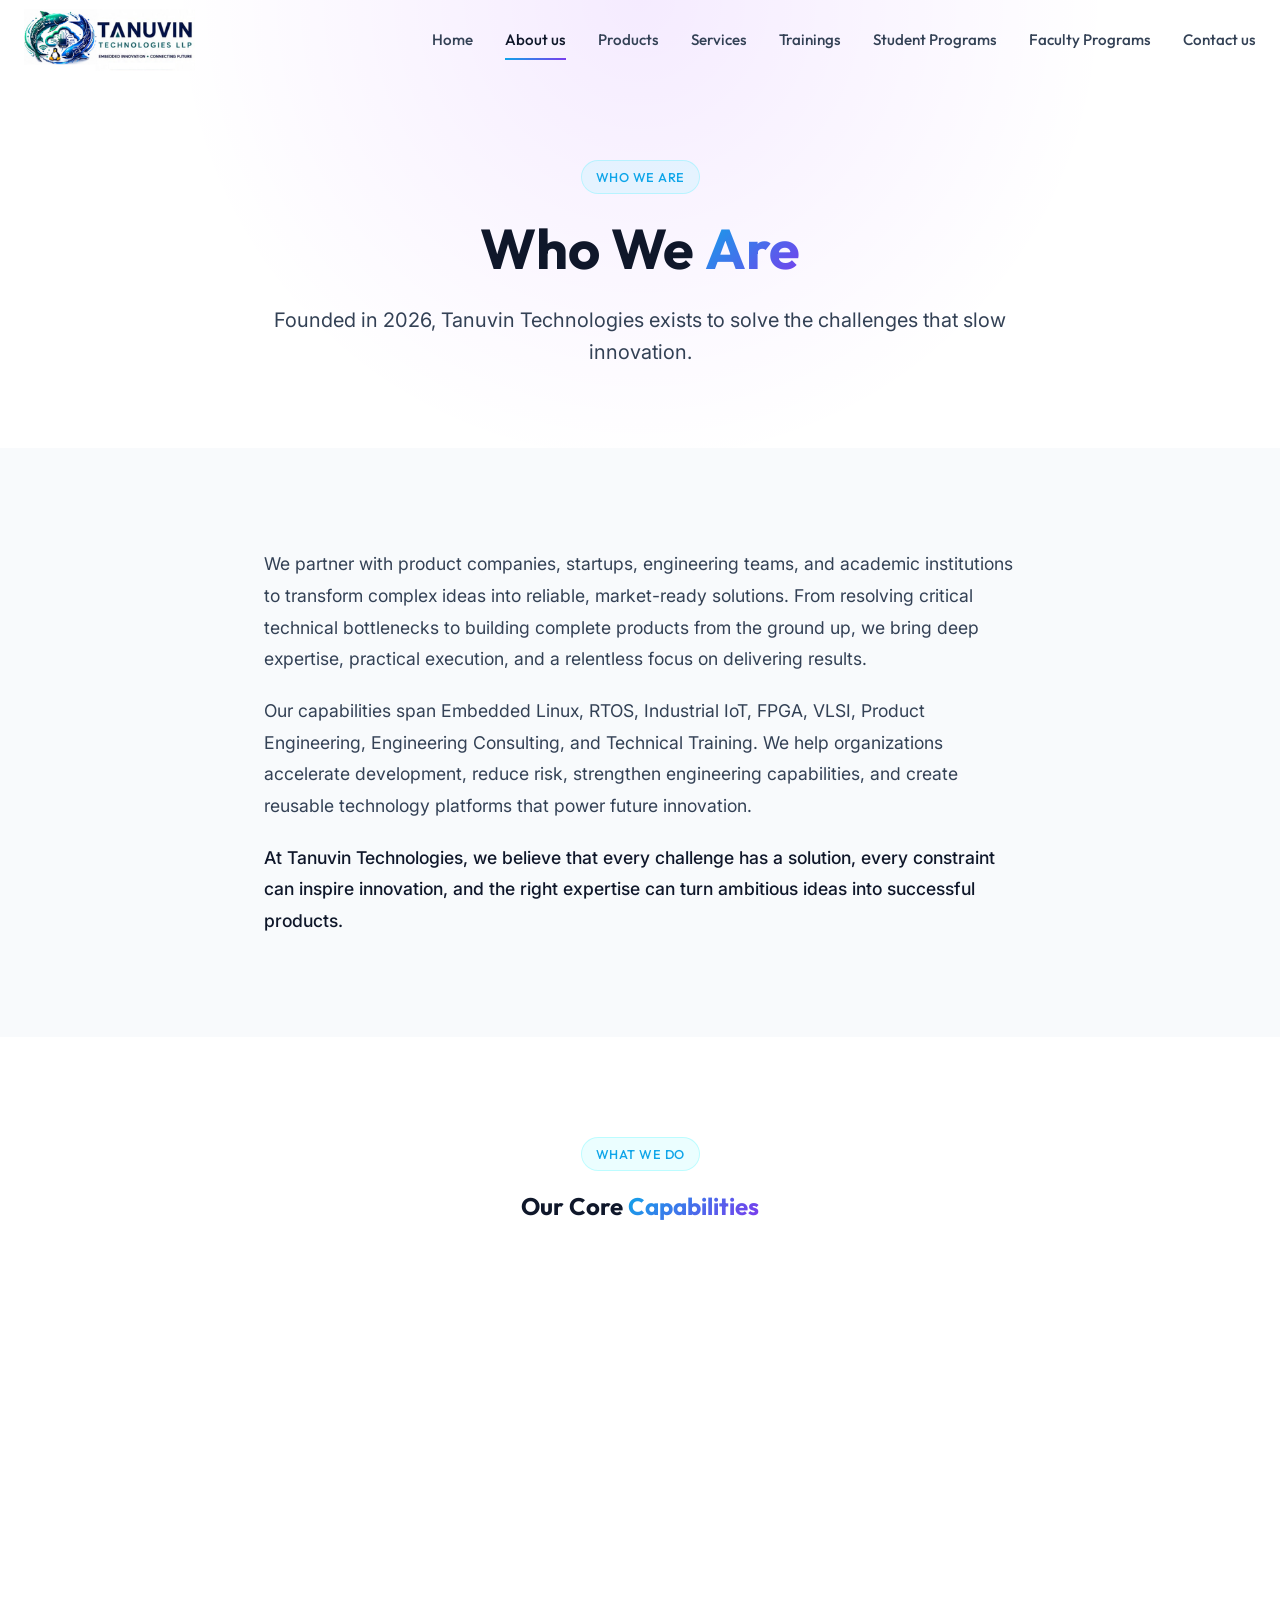
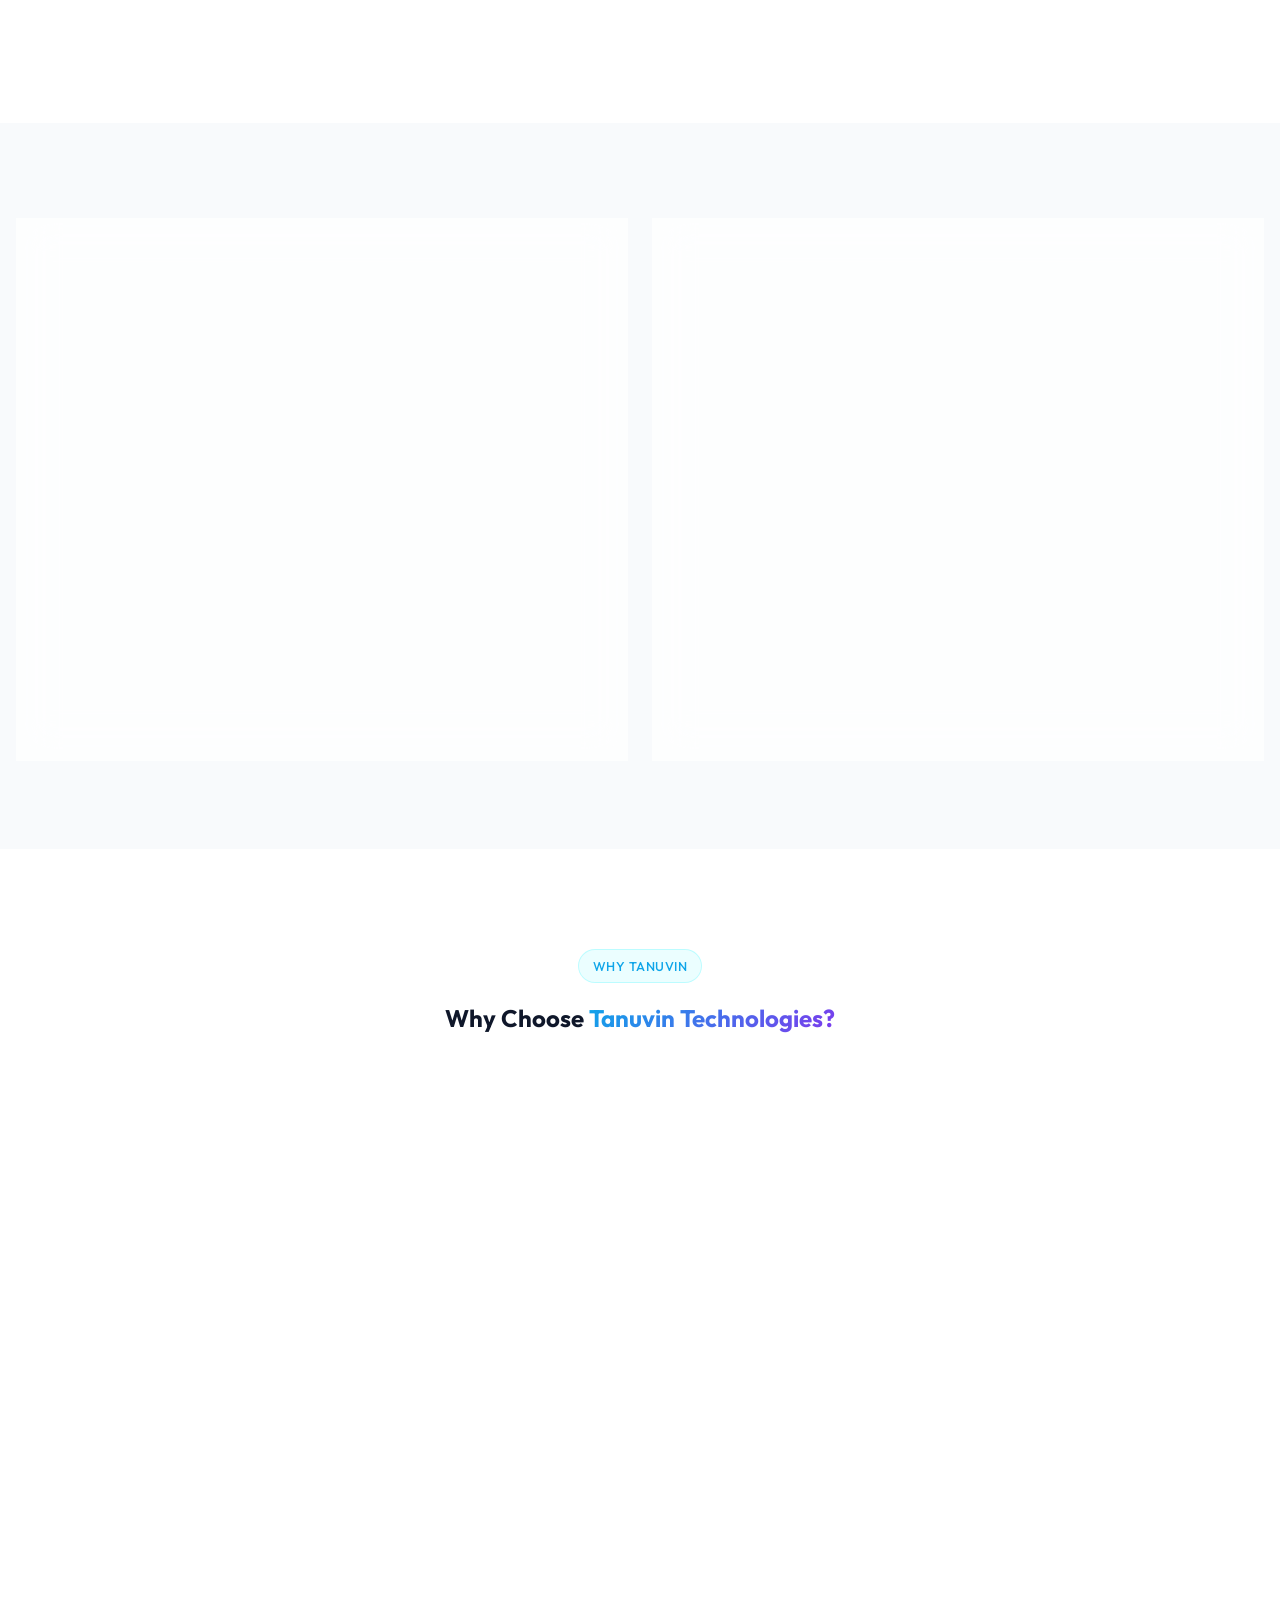
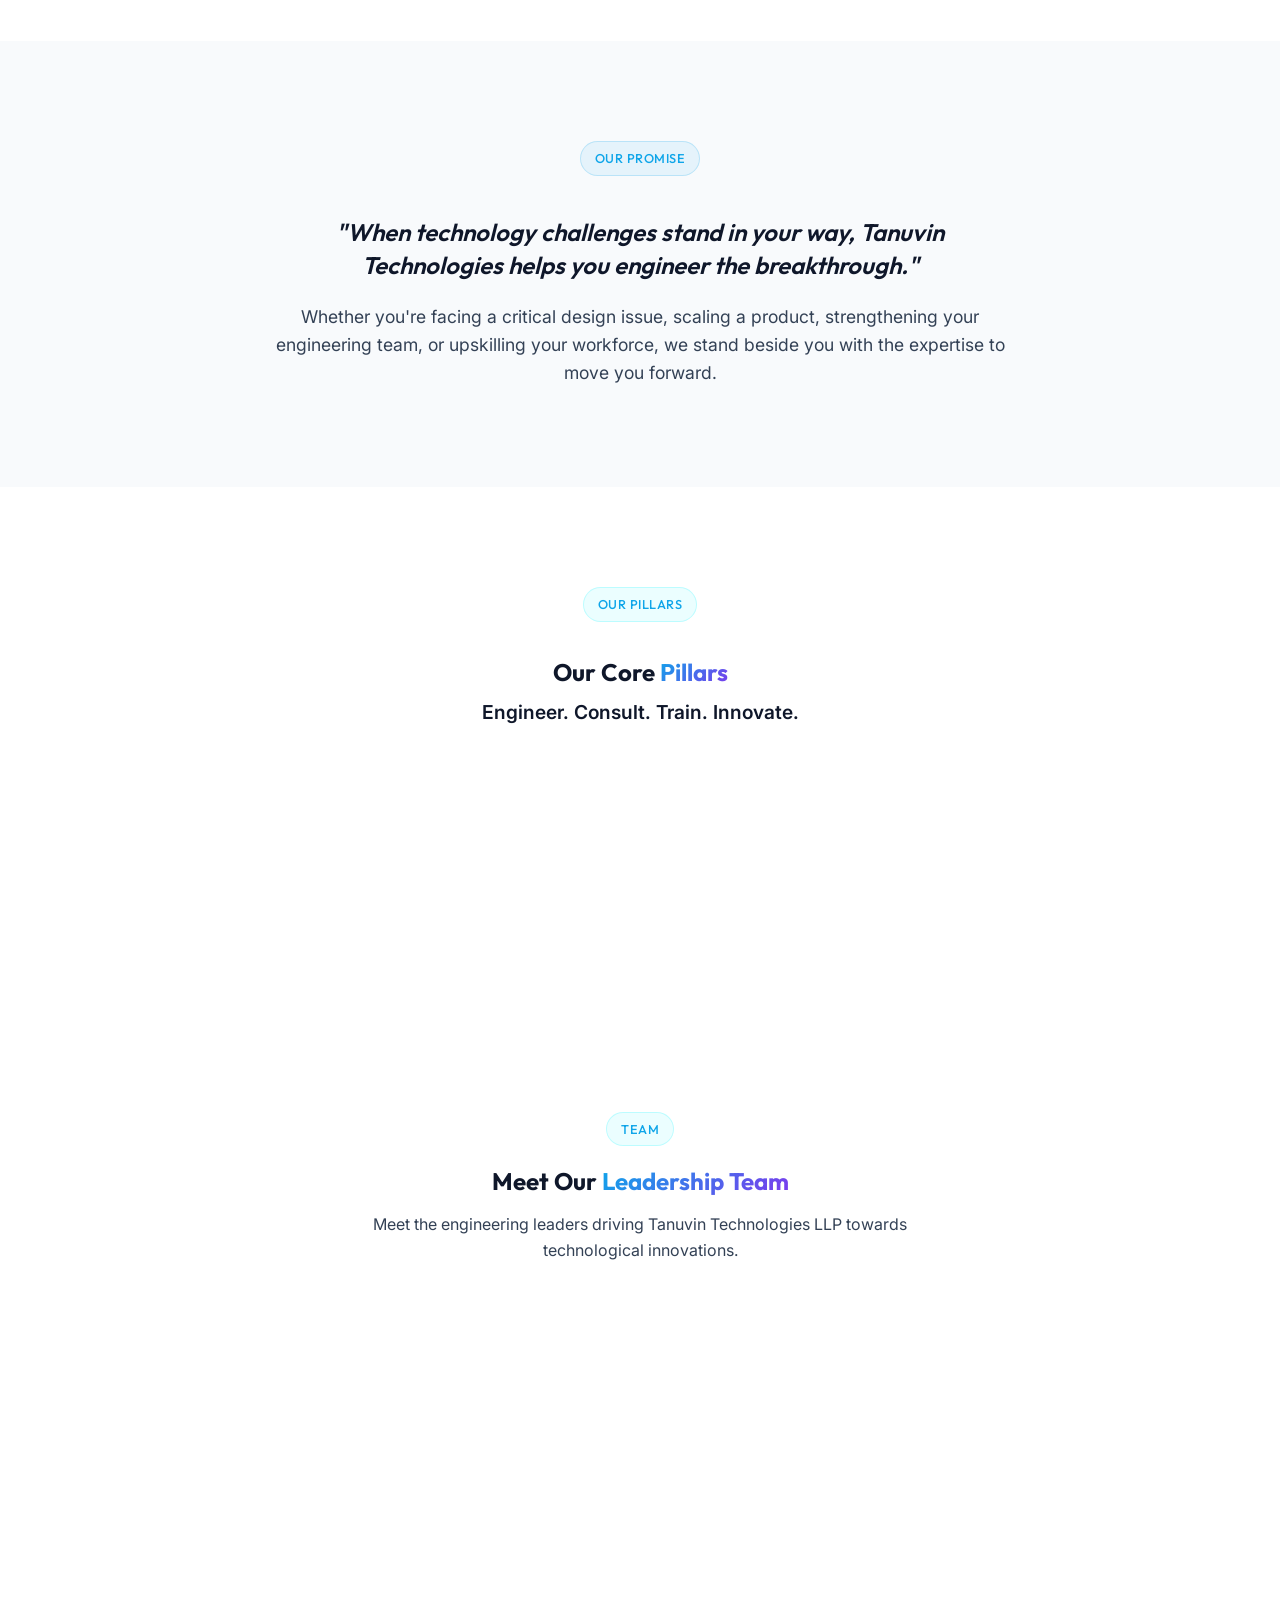
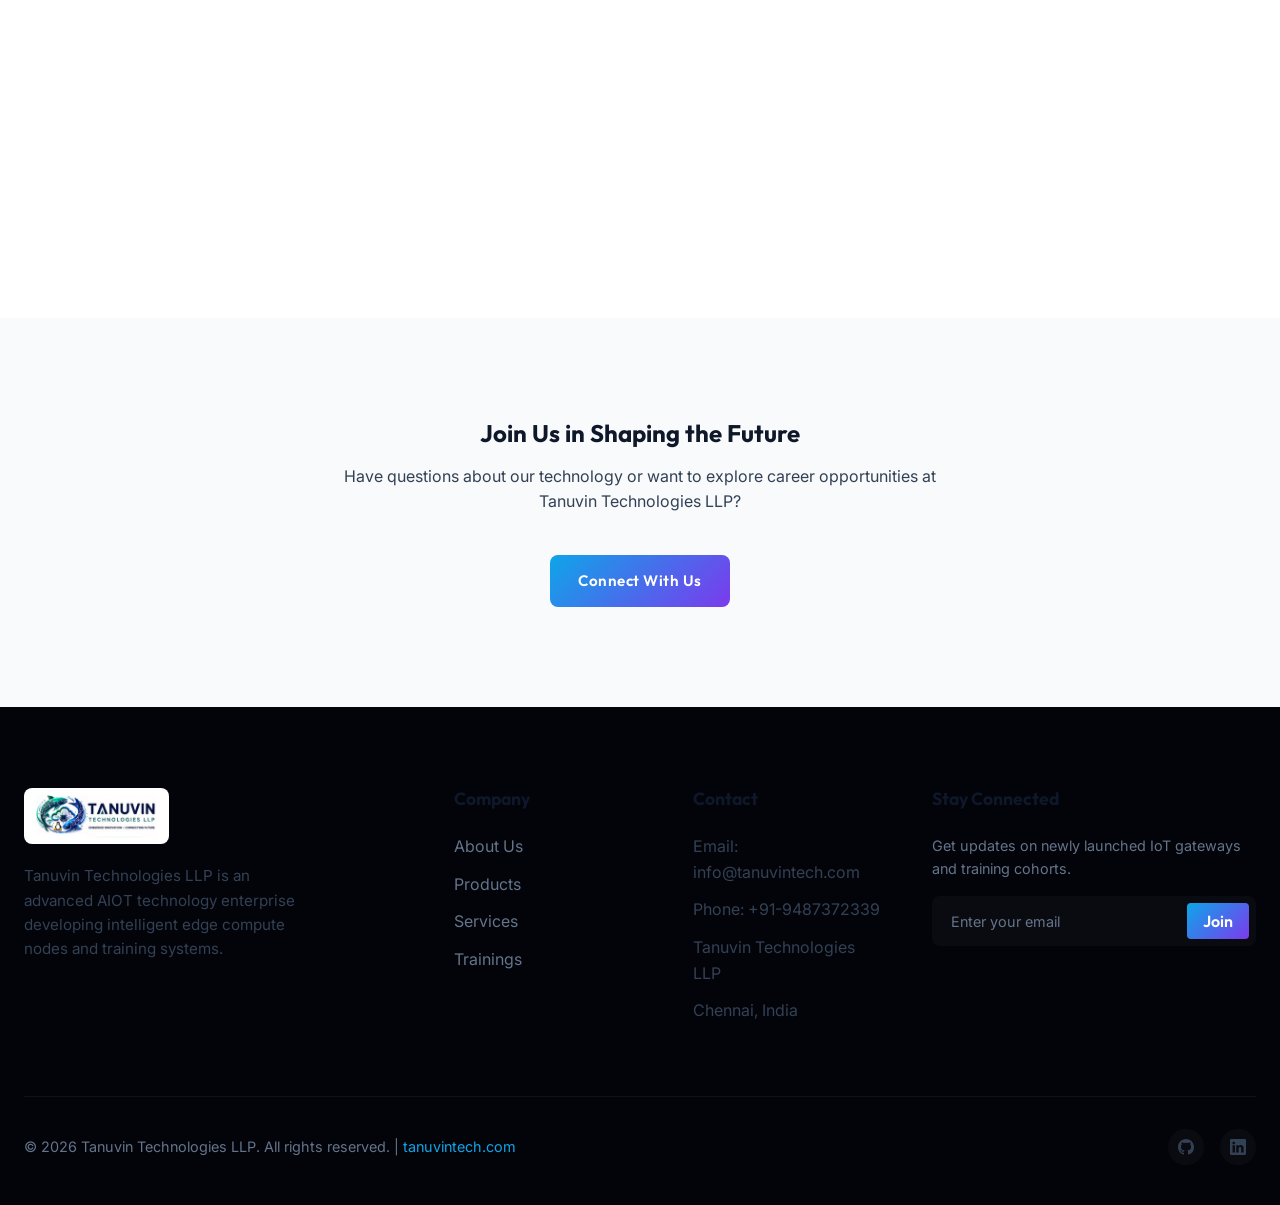
==== about.html @ 417d4fa0 "Initial commit of Tanuvin Technologies website" ====
<!DOCTYPE html>
<html lang="en">
<head>
  <meta charset="UTF-8">
  <meta name="viewport" content="width=device-width, initial-scale=1.0">
  <title>About Us | Tanuvin Technologies LLP</title>
  <meta name="description" content="Learn about Tanuvin Technologies LLP's journey, mission, core values, and the talented team building advanced Edge AI and IoT platforms.">
  <link rel="stylesheet" href="css/style-v6.css">
</head>
<body>

  <!-- Navigation Header -->
  <header>
    <div class="container">
      <a href="index.html" class="logo">
        <img src="assets/logo.png" alt="Tanuvin Technologies LLP" class="logo-img">
      </a>
      
      <nav>
        <a href="index.html" class="nav-link">Home</a>
        <a href="about.html" class="nav-link active">About us</a>
        <a href="products.html" class="nav-link">Products</a>
        <a href="services.html" class="nav-link">Services</a>
        <a href="trainings.html" class="nav-link">Trainings</a>
        <a href="internships-students.html" class="nav-link">Student Programs</a>
        <a href="internships-faculty.html" class="nav-link">Faculty Programs</a>
        <a href="contact.html" class="nav-link">Contact us</a>
      </nav>

      <div class="mobile-nav-toggle" id="mobile-toggle">
        <span></span>
        <span></span>
        <span></span>
      </div>
    </div>
  </header>

  <!-- Mobile Nav Overlay -->
  <div class="mobile-menu" id="mobile-menu">
    <a href="index.html" class="nav-link">Home</a>
    <a href="about.html" class="nav-link active">About us</a>
    <a href="products.html" class="nav-link">Products</a>
    <a href="services.html" class="nav-link">Services</a>
    <a href="trainings.html" class="nav-link">Trainings</a>
    <a href="internships-students.html" class="nav-link">Student Programs</a>
    <a href="internships-faculty.html" class="nav-link">Faculty Programs</a>
    <a href="contact.html" class="nav-link">Contact us</a>
  </div>

  <!-- Page Intro -->
  <section class="page-intro text-center">
    <div class="container scroll-fade">
      <div class="badge">Who We Are</div>
      <h1 class="page-intro-title">Who We <span class="text-gradient">Are</span></h1>
      <p class="page-intro-lead" style="max-width: 800px; margin: 20px auto 0;">Founded in 2026, Tanuvin Technologies exists to solve the challenges that slow innovation.</p>
    </div>
  </section>

  <!-- Who We Are Content -->
  <section class="section-alt">
    <div class="container scroll-fade" style="max-width: 800px;">
      <p style="font-size: 1.1rem; line-height: 1.8; margin-bottom: 20px; color: var(--text-secondary);">We partner with product companies, startups, engineering teams, and academic institutions to transform complex ideas into reliable, market-ready solutions. From resolving critical technical bottlenecks to building complete products from the ground up, we bring deep expertise, practical execution, and a relentless focus on delivering results.</p>
      <p style="font-size: 1.1rem; line-height: 1.8; margin-bottom: 20px; color: var(--text-secondary);">Our capabilities span Embedded Linux, RTOS, Industrial IoT, FPGA, VLSI, Product Engineering, Engineering Consulting, and Technical Training. We help organizations accelerate development, reduce risk, strengthen engineering capabilities, and create reusable technology platforms that power future innovation.</p>
      <p style="font-size: 1.1rem; line-height: 1.8; font-weight: 500; color: var(--text-primary);">At Tanuvin Technologies, we believe that every challenge has a solution, every constraint can inspire innovation, and the right expertise can turn ambitious ideas into successful products.</p>
    </div>
  </section>

  <!-- What We Do Section -->
  <section class="section">
    <div class="container">
      <div class="text-center scroll-fade" style="margin-bottom: 50px;">
        <div class="badge">What We Do</div>
        <h2>Our Core <span class="text-gradient">Capabilities</span></h2>
      </div>
      
      <div class="grid-3">
        <!-- Service 1 -->
        <div class="glass-card scroll-fade">
          <div class="showcase-icon" style="border-color: rgba(14, 165, 233, 0.2); color: var(--accent-cyan); background: var(--gradient-glow);">
            <svg xmlns="http://www.w3.org/2000/svg" fill="none" viewBox="0 0 24 24" stroke-width="1.5" stroke="currentColor" style="width: 28px; height: 28px;">
              <path stroke-linecap="round" stroke-linejoin="round" d="M4.5 12a7.5 7.5 0 0 0 15 0m-15 0a7.5 7.5 0 1 1 15 0m-15 0H3m16.5 0H21m-1.5 0H12m-8.457 3.077l1.41-.513m14.095-5.13l1.41-.513M5.106 17.785l1.15-.827m11.379-8.16l1.15-.827M8.14 21.27l.707-1.03m7.307-10.68l.707-1.03m-5.412 14.175l.172-1.237M12.916 4.3l.172-1.237m-7.237 14.288l-.355-1.2M18.673 8.358l-.355-1.2M5.884 10.3l-1.03-.707m14.288 7.307l-1.03-.707" />
            </svg>
          </div>
          <h3 style="margin-top: 15px;">Engineering Services</h3>
          <p style="margin-top: 10px; font-size: 0.95rem; line-height: 1.6; color: var(--text-secondary);">We help organizations design, develop, validate, and accelerate embedded products through expertise in Embedded Linux, RTOS, Industrial IoT, FPGA, VLSI, and end-to-end product engineering.</p>
        </div>

        <!-- Service 2 -->
        <div class="glass-card scroll-fade delay-1">
          <div class="showcase-icon" style="border-color: rgba(127, 0, 255, 0.2); color: var(--accent-purple); background: var(--gradient-glow);">
            <svg xmlns="http://www.w3.org/2000/svg" fill="none" viewBox="0 0 24 24" stroke-width="1.5" stroke="currentColor" style="width: 28px; height: 28px;">
              <path stroke-linecap="round" stroke-linejoin="round" d="M12 18a3.75 3.75 0 0 0 .495-7.467 5.99 5.99 0 0 0-1.925 3.546 5.974 5.974 0 0 1-2.133-1A3.75 3.75 0 0 0 12 18Z" />
              <path stroke-linecap="round" stroke-linejoin="round" d="M9.663 17h4.673M12 3v1m6.364 1.636l-.707.707M21 12h-1M4 12H3m3.343-5.657l-.707-.707m2.828 9.9a5 5 0 1 1 7.072 0l-.548.547A3.374 3.374 0 0 0 14 18.469V19a2 2 0 1 1-4 0v-.531c0-.895-.356-1.754-.988-2.386l-.548-.547Z" />
            </svg>
          </div>
          <h3 style="margin-top: 15px;">Consulting Services</h3>
          <p style="margin-top: 10px; font-size: 0.95rem; line-height: 1.6; color: var(--text-secondary);">From architecture reviews and design troubleshooting to technology selection and engineering leadership advisory, we help businesses overcome technical roadblocks and make confident decisions.</p>
        </div>

        <!-- Service 3 -->
        <div class="glass-card scroll-fade delay-2">
          <div class="showcase-icon" style="border-color: rgba(14, 165, 233, 0.2); color: var(--accent-cyan); background: var(--gradient-glow);">
            <svg xmlns="http://www.w3.org/2000/svg" fill="none" viewBox="0 0 24 24" stroke-width="1.5" stroke="currentColor" style="width: 28px; height: 28px;">
              <path stroke-linecap="round" stroke-linejoin="round" d="M4.26 10.147a60.438 60.438 0 0 0-.491 6.347A48.62 48.62 0 0 1 12 20.904a48.62 48.62 0 0 1 8.232-4.41 60.46 60.46 0 0 0-.491-6.347m-15.482 0a50.57 50.57 0 0 0-2.658-.813A59.906 59.906 0 0 1 12 3.493a59.902 59.902 0 0 1 10.399 5.84c-.896.248-1.783.52-2.658.814m-15.482 0A50.717 50.717 0 0 1 12 13.489a50.702 50.702 0 0 1 7.74-3.342M6.75 15a.75.75 0 1 0 0-1.5.75.75 0 0 0 0 1.5Zm0 0v-3.675A57.778 57.778 0 0 0 12 15.75a57.778 57.778 0 0 0 5.25-4.425v3.675m0 0a.75.75 0 1 0 0-1.5.75.75 0 0 0 0 1.5Z" />
            </svg>
          </div>
          <h3 style="margin-top: 15px;">Training &amp; Capability Development</h3>
          <p style="margin-top: 10px; font-size: 0.95rem; line-height: 1.6; color: var(--text-secondary);">We deliver industry-focused training programs for corporate teams, colleges, and aspiring engineers through hands-on workshops, bootcamps, and mentoring designed for real-world application.</p>
        </div>
      </div>
    </div>
  </section>

  <!-- Mission & Vision Section -->
  <section class="section-alt">
    <div class="container grid-2">
      <div class="glass-card scroll-fade">
        <div class="badge">Vision</div>
        <h3 style="margin-top: 15px;">To be a trusted global engineering partner</h3>
        <p style="margin-top: 15px; font-size: 1rem; line-height: 1.7; color: var(--text-secondary);">To be a trusted global engineering partner, empowering industries and individuals through innovative technologies, transformative learning, and solutions that shape the future of connected systems.</p>
      </div>

      <div class="glass-card scroll-fade delay-1">
        <div class="badge" style="background: rgba(127,0,255,0.08); border-color: rgba(127,0,255,0.2); color: var(--accent-purple);">Mission</div>
        <h3 style="margin-top: 15px;">Empowering connected systems</h3>
        <ul style="margin-top: 15px; padding-left: 20px; font-size: 0.95rem; line-height: 1.6; list-style-type: disc; color: var(--text-secondary);">
          <li style="margin-bottom: 8px;">Deliver innovative and dependable solutions in Embedded Linux, RTOS, Industrial IoT, FPGA, and VLSI.</li>
          <li style="margin-bottom: 8px;">Accelerate product development through proven methodologies, reusable engineering platforms, and hands-on expertise.</li>
          <li style="margin-bottom: 8px;">Provide strategic engineering consulting that helps organizations overcome complexity, reduce time-to-market, and make confident technology decisions.</li>
          <li style="margin-bottom: 8px;">Empower engineers, students, and enterprises through industry-focused technical training and mentorship that bridges the gap between theory and real-world application.</li>
          <li style="margin-bottom: 8px;">Build long-term partnerships founded on trust, technical excellence, and a shared commitment to innovation.</li>
        </ul>
      </div>
    </div>
  </section>

  <!-- Why Choose Us Section -->
  <section class="section">
    <div class="container">
      <div class="text-center scroll-fade" style="margin-bottom: 50px;">
        <div class="badge">Why Tanuvin</div>
        <h2>Why Choose <span class="text-gradient">Tanuvin Technologies?</span></h2>
      </div>

      <div style="display: flex; flex-wrap: wrap; justify-content: center; gap: 20px;">
        <!-- Card 1 -->
        <div class="glass-card scroll-fade" style="flex: 1 1 280px; min-width: 250px; max-width: 380px; text-align: center; padding: 30px 20px;">
          <div style="font-size: 2.2rem; margin-bottom: 15px; color: var(--accent-cyan); font-weight: 700;">Decades</div>
          <h4 style="margin-bottom: 10px;">of Industry Leadership</h4>
          <p style="font-size: 0.9rem; color: var(--text-secondary); line-height: 1.5;">Deep expertise built on decades of proven leadership in embedded systems and products engineering.</p>
        </div>

        <!-- Card 2 -->
        <div class="glass-card scroll-fade delay-1" style="flex: 1 1 280px; min-width: 250px; max-width: 380px; text-align: center; padding: 30px 20px;">
          <div style="font-size: 2.2rem; margin-bottom: 15px; color: var(--accent-purple);">
            <svg xmlns="http://www.w3.org/2000/svg" fill="none" viewBox="0 0 24 24" stroke-width="1.5" stroke="currentColor" style="width: 38px; height: 38px; margin: 0 auto;">
              <path stroke-linecap="round" stroke-linejoin="round" d="M11.42 15.17L17.25 21A2.67 2.67 0 1021 17.25l-5.83-5.83m-3.75 3.75a2.67 2.67 0 01-3.75-3.75M11.42 15.17l-1.2-1.2m0 0l-5.83 5.83A2.67 2.67 0 01.75 16.03l5.83-5.83m4.35 4.35l1.2 1.2m-1.2-1.2l-3.75-3.75m3.75 3.75l3.75-3.75m-3.75 3.75V11.42m0 0L7.67 7.67m3.75 3.75l3.75-3.75M16.03.75A2.67 2.67 0 0119.78 4.5l-5.83 5.83m-3.75-3.75l1.2-1.2m-1.2 1.2l-3.75-3.75M11.42 6.83l-1.2-1.2m1.2 1.2L7.67 3.08a2.67 2.67 0 013.75-3.75l1.2 1.2M7.67 3.08l-4.5 4.5m4.5-4.5V1.2" />
            </svg>
          </div>
          <h4 style="margin-bottom: 10px;">Practical, Hands-on Expertise</h4>
          <p style="font-size: 0.9rem; color: var(--text-secondary); line-height: 1.5;">Real-world engineers delivering actionable, production-ready code and robust hardware designs.</p>
        </div>

        <!-- Card 3 -->
        <div class="glass-card scroll-fade delay-2" style="flex: 1 1 280px; min-width: 250px; max-width: 380px; text-align: center; padding: 30px 20px;">
          <div style="font-size: 2.2rem; margin-bottom: 15px; color: var(--accent-cyan);">
            <svg xmlns="http://www.w3.org/2000/svg" fill="none" viewBox="0 0 24 24" stroke-width="1.5" stroke="currentColor" style="width: 38px; height: 38px; margin: 0 auto;">
              <path stroke-linecap="round" stroke-linejoin="round" d="M3.75 13.5l10.5-11.25L12 10.5h8.25L9.75 21.75 12 13.5H3.75z" />
            </svg>
          </div>
          <h4 style="margin-bottom: 10px;">Faster Time-to-Market</h4>
          <p style="font-size: 0.9rem; color: var(--text-secondary); line-height: 1.5;">Accelerated product lifecycles using reusable software platforms and agile methodologies.</p>
        </div>

        <!-- Card 4 -->
        <div class="glass-card scroll-fade delay-3" style="flex: 1 1 280px; min-width: 250px; max-width: 380px; text-align: center; padding: 30px 20px;">
          <div style="font-size: 2.2rem; margin-bottom: 15px; color: var(--accent-purple);">
            <svg xmlns="http://www.w3.org/2000/svg" fill="none" viewBox="0 0 24 24" stroke-width="1.5" stroke="currentColor" style="width: 38px; height: 38px; margin: 0 auto;">
              <path stroke-linecap="round" stroke-linejoin="round" d="M18 18.72a9.094 9.094 0 0 0 3.741-.479 3 3 0 0 0-4.682-2.72m.94 3.198.001.031c0 .225-.012.447-.037.666A11.944 11.944 0 0 1 12 21c-2.17 0-4.207-.576-5.963-1.584A6.062 6.062 0 0 1 6 18.719m12 0a5.971 5.971 0 0 0-.941-3.197m0 0A5.995 5.995 0 0 0 12 12.75a5.995 5.995 0 0 0-5.058 2.772m0 0a3 3 0 0 0-4.681 2.72 8.986 8.986 0 0 0 3.74.477m.079-13.063c.882-1.383 2.04-2.538 3.413-3.411a3.75 3.75 0 1 1 5.332 0c1.373.873 2.53 2.028 3.412 3.411m-12.166 0a3.75 3.75 0 1 0 5.331 0m-5.33 0a3.745 3.745 0 0 1 5.33 0M12 12.75A3.375 3.375 0 1 0 12 6a3.375 3.375 0 0 0 0 6.75Z" />
            </svg>
          </div>
          <h4 style="margin-bottom: 10px;">Customer-Centric Approach</h4>
          <p style="font-size: 0.9rem; color: var(--text-secondary); line-height: 1.5;">Your goals drive our engineering. We align our development process with your product vision.</p>
        </div>

        <!-- Card 5 -->
        <div class="glass-card scroll-fade delay-4" style="flex: 1 1 280px; min-width: 250px; max-width: 380px; text-align: center; padding: 30px 20px;">
          <div style="font-size: 2.2rem; margin-bottom: 15px; color: var(--accent-cyan);">
            <svg xmlns="http://www.w3.org/2000/svg" fill="none" viewBox="0 0 24 24" stroke-width="1.5" stroke="currentColor" style="width: 38px; height: 38px; margin: 0 auto;">
              <path stroke-linecap="round" stroke-linejoin="round" d="M16.5 10.5V6.75a4.5 4.5 0 10-9 0v3.75m-.75 11.25h10.5a2.25 2.25 0 002.25-2.25v-6.75a2.25 2.25 0 00-2.25-2.25H6.75a2.25 2.25 0 00-2.25 2.25v6.75a2.25 2.25 0 002.25 2.25Z" />
            </svg>
          </div>
          <h4 style="margin-bottom: 10px;">End-to-End Support</h4>
          <p style="font-size: 0.9rem; color: var(--text-secondary); line-height: 1.5;">From initial concept, design reviews, prototyping, all the way to validation, scaling, and field support.</p>
        </div>
      </div>
    </div>
  </section>

  <!-- Our Promise Section -->
  <section class="section-alt">
    <div class="container scroll-fade text-center" style="max-width: 800px;">
      <div class="badge" style="background: rgba(14, 165, 233, 0.08); border-color: rgba(14, 165, 233, 0.2); color: var(--accent-cyan);">Our Promise</div>
      <h2 style="margin-top: 20px; font-style: italic; font-weight: 600; line-height: 1.4;">"When technology challenges stand in your way, Tanuvin Technologies helps you engineer the breakthrough."</h2>
      <p style="margin-top: 20px; font-size: 1.1rem; color: var(--text-secondary);">Whether you're facing a critical design issue, scaling a product, strengthening your engineering team, or upskilling your workforce, we stand beside you with the expertise to move you forward.</p>
    </div>
  </section>

  <!-- Our Core Pillars Section -->
  <section class="section">
    <div class="container scroll-fade">
      <div class="text-center" style="margin-bottom: 40px;">
        <div class="badge">Our Pillars</div>
        <h2 style="margin-top: 15px;">Our Core <span class="text-gradient">Pillars</span></h2>
        <p style="margin-top: 10px; font-size: 1.2rem; font-weight: 600; color: var(--text-primary);">Engineer. Consult. Train. Innovate.</p>
      </div>
      <div class="glass-card text-center" style="padding: 40px; background: var(--gradient-glow); border-color: var(--glass-border);">
        <div style="display: flex; flex-wrap: wrap; justify-content: center; gap: 12px;">
          <span class="badge" style="font-size: 0.95rem; padding: 8px 16px;">Embedded Linux</span>
          <span class="badge" style="font-size: 0.95rem; padding: 8px 16px;">RTOS</span>
          <span class="badge" style="font-size: 0.95rem; padding: 8px 16px;">Industrial IoT</span>
          <span class="badge" style="font-size: 0.95rem; padding: 8px 16px;">FPGA</span>
          <span class="badge" style="font-size: 0.95rem; padding: 8px 16px;">VLSI</span>
          <span class="badge" style="font-size: 0.95rem; padding: 8px 16px;">Product Engineering</span>
          <span class="badge" style="font-size: 0.95rem; padding: 8px 16px;">Consulting</span>
          <span class="badge" style="font-size: 0.95rem; padding: 8px 16px;">Training</span>
        </div>
      </div>
    </div>
  </section>

  <!-- Leadership Team Section -->
  <section class="section">
    <div class="container">
      <div class="text-center scroll-fade" style="margin-bottom: 60px;">
        <div class="badge">Team</div>
        <h2>Meet Our <span class="text-gradient">Leadership Team</span></h2>
        <p style="max-width: 600px; margin: 16px auto 0;">Meet the engineering leaders driving Tanuvin Technologies LLP towards technological innovations.</p>
      </div>

      <div style="display: flex; flex-wrap: wrap; justify-content: center; gap: 30px; max-width: 1200px; margin: 0 auto;">
        <!-- Founder Card -->
        <div class="glass-card team-card scroll-fade" style="max-width: 380px; width: 100%; flex: 1 1 300px;">
          <div class="team-avatar">
            <img src="assets/ravi_founder.png" alt="Ravi V, Founder &amp; CEO">
          </div>
          <h4>Ravi V</h4>
          <p class="team-role">Founder &amp; CEO</p>
          <p class="team-bio">Founder &amp; CEO with over two decades of engineering leadership experience in delivering complex embedded products and mission-critical solutions across Embedded Linux, RTOS, FPGA, Industrial IoT, and hardware systems—helping organizations transform ideas into reality, overcome technical challenges, and bring innovative products to market with confidence.</p>
        </div>

        <!-- VP Card -->
        <div class="glass-card team-card scroll-fade delay-1" style="max-width: 380px; width: 100%; flex: 1 1 300px;">
          <div class="team-avatar">
            <img src="assets/team_vp.png" alt="Samuel, VP of Software Engineering">
          </div>
          <h4>Samuel</h4>
          <p class="team-role">VP of Software Engineering</p>
          <p class="team-bio">Samuel has over 15 years of experience in the IT industry. He specializes in Technical Product Management, Product Management, Project Management, and Engineering Management, leading our software architecture and delivery pipelines to build scalable, high-performance systems.</p>
        </div>

        <!-- SEM Card -->
        <div class="glass-card team-card scroll-fade delay-2" style="max-width: 380px; width: 100%; flex: 1 1 300px;">
          <div class="team-avatar">
            <img src="assets/udayasankar_v2.png" alt="Udayasankar, Senior Engineering Manager">
          </div>
          <h4>Udayasankar</h4>
          <p class="team-role">Senior Engineering Manager</p>
          <p class="team-bio">Udayasankar has over 25 years of experience in the IT industry. As a Technical Specialist, he leads our delivery of AI-enabled web platforms, Next.js/React development architectures, CMS infrastructure, and advanced automation and agentic AI systems.</p>
        </div>
      </div>
    </div>
  </section>

  <!-- CTA section -->
  <section class="section-alt">
    <div class="container text-center scroll-fade">
      <h2>Join Us in Shaping the Future</h2>
      <p style="max-width: 600px; margin: 16px auto 40px;">Have questions about our technology or want to explore career opportunities at Tanuvin Technologies LLP?</p>
      <a href="contact.html" class="btn btn-primary">Connect With Us</a>
    </div>
  </section>

  <!-- Footer -->
  <footer>
    <div class="container">
      <div class="footer-grid">
        <div class="footer-brand">
          <a href="index.html" class="logo">
            <img src="assets/logo.png" alt="Tanuvin Technologies LLP" class="logo-img footer-logo-img">
          </a>
          <p style="margin-top: 15px; color: var(--text-secondary);">Tanuvin Technologies LLP is an advanced AIOT technology enterprise developing intelligent edge compute nodes and training systems.</p>
        </div>
        
        <div>
          <h4 class="footer-title">Company</h4>
          <ul class="footer-links">
            <li><a href="about.html">About Us</a></li>
            <li><a href="products.html">Products</a></li>
            <li><a href="services.html">Services</a></li>
            <li><a href="trainings.html">Trainings</a></li>
          </ul>
        </div>
        
        <div>
          <h4 class="footer-title">Contact</h4>
          <ul class="footer-links" style="color: var(--text-secondary);">
            <li>Email: info@tanuvintech.com</li>
            <li>Phone: +91-9487372339</li>
            <li>Tanuvin Technologies LLP</li>
            <li>Chennai, India</li>
          </ul>
        </div>
        
        <div class="footer-newsletter">
          <h4 class="footer-title">Stay Connected</h4>
          <p>Get updates on newly launched IoT gateways and training cohorts.</p>
          <form class="newsletter-form" onsubmit="event.preventDefault(); alert('Subscribed successfully!'); this.reset();">
            <input type="email" placeholder="Enter your email" required>
            <button type="submit">Join</button>
          </form>
        </div>
      </div>
      
      <div class="footer-bottom">
        <p>&copy; 2026 Tanuvin Technologies LLP. All rights reserved. | <a href="https://tanuvintech.com/" target="_blank" style="color: var(--accent-cyan);">tanuvintech.com</a></p>
        <div class="footer-socials">
          <a href="#" class="social-icon">
            <svg xmlns="http://www.w3.org/2000/svg" width="16" height="16" fill="currentColor" viewBox="0 0 16 16">
              <path d="M8 0C3.58 0 0 3.58 0 8c0 3.54 2.29 6.53 5.47 7.59.4.07.55-.17.55-.38 0-.19-.01-.82-.01-1.49-2.01.37-2.53-.49-2.69-.94-.09-.23-.48-.94-.82-1.13-.28-.15-.68-.52-.01-.53.63-.01 1.08.58 1.23.82.72 1.21 1.87.87 2.33.66.07-.52.28-.87.51-1.07-1.78-.2-3.64-.89-3.64-3.95 0-.87.31-1.59.82-2.15-.08-.2-.36-1.02.08-2.12 0 0 .67-.21 2.2.82.64-.18 1.32-.27 2-.27.68 0 1.36.09 2 .27 1.53-1.04 2.2-.82 2.2-.82.44 1.1.16 1.92.08 2.12.51.56.82 1.27.82 2.15 0 3.07-1.87 3.75-3.65 3.95.29.25.54.73.54 1.48 0 1.07-.01 1.93-.01 2.2 0 .21.15.46.55.38A8.012 8.012 0 0 0 16 8c0-4.42-3.58-8-8-8z"/>
            </svg>
          </a>
          <a href="#" class="social-icon">
            <svg xmlns="http://www.w3.org/2000/svg" width="16" height="16" fill="currentColor" viewBox="0 0 16 16">
              <path d="M0 1.146C0 .513.52 0 1.146 0H14.854C15.48 0 16 .513 16 1.146v13.708c0 .633-.52 1.146-1.146 1.146H1.146C.52 16 0 15.487 0 14.854V1.146zm4.943 12.248V6.169H2.542v7.225h2.401zm-1.2-8.212c.837 0 1.358-.554 1.358-1.248-.015-.709-.52-1.248-1.342-1.248-.822 0-1.359.54-1.359 1.248 0 .694.521 1.248 1.327 1.248h.016zm4.908 8.212V9.359c0-.216.016-.432.08-.586.173-.431.568-.878 1.232-.878.869 0 1.216.662 1.216 1.634v3.865h2.401V9.25c0-2.22-1.184-3.252-2.764-3.252-1.274 0-1.845.7-2.165 1.193v.025h-.016a5.54 5.54 0 0 1 .016-.025V6.169h-2.4c.03.678 0 7.225 0 7.225h2.4z"/>
            </svg>
          </a>
        </div>
      </div>
    </div>
  </footer>

  <script src="js/main.js"></script>
</body>
</html>
---- css/style-v6.css ----
/* ==========================================================================
   Tanuvin Technologies LLP - Premium CSS Design System
   ========================================================================== */

@import url('https://fonts.googleapis.com/css2?family=Inter:wght@300;400;500;600;700&family=Outfit:wght@400;500;600;700;800&display=swap');

/* CSS Variables */
:root {
  --font-heading: 'Outfit', sans-serif;
  --font-body: 'Inter', sans-serif;

  /* Color Palette - Premium Light Mode */
  --bg-primary: #ffffff;
  --bg-secondary: #f8fafc;
  --bg-tertiary: #f1f5f9;
  
  --text-primary: #0f172a;
  --text-secondary: #334155;
  --text-muted: #64748b;
  
  --accent-cyan: #0ea5e9;
  --accent-purple: #7c3aed;
  --accent-blue: #2563eb;
  
  /* Gradients */
  --gradient-primary: linear-gradient(135deg, var(--accent-cyan) 0%, var(--accent-purple) 100%);
  --gradient-glow: linear-gradient(135deg, rgba(14, 165, 233, 0.08) 0%, rgba(124, 58, 237, 0.08) 100%);
  --gradient-dark: linear-gradient(180deg, var(--bg-primary) 0%, var(--bg-secondary) 100%);
  
  /* UI Elements */
  --glass-bg: rgba(255, 255, 255, 0.75);
  --glass-border: rgba(15, 23, 42, 0.08);
  --glass-glow: rgba(14, 165, 233, 0.15);
  
  --border-radius-sm: 8px;
  --border-radius-md: 16px;
  --border-radius-lg: 24px;
  
  --shadow-sm: 0 1px 3px rgba(15, 23, 42, 0.05), 0 1px 2px rgba(15, 23, 42, 0.02);
  --shadow-md: 0 4px 6px -1px rgba(15, 23, 42, 0.08), 0 2px 4px -2px rgba(15, 23, 42, 0.04);
  --shadow-lg: 0 10px 15px -3px rgba(15, 23, 42, 0.1), 0 4px 6px -2px rgba(15, 23, 42, 0.05);
  --shadow-glow: 0 0 25px rgba(14, 165, 233, 0.08);
  
  --transition-fast: 0.2s ease;
  --transition-normal: 0.4s cubic-bezier(0.16, 1, 0.3, 1);
  --transition-slow: 0.6s cubic-bezier(0.16, 1, 0.3, 1);
  
  --container-max-width: 1280px;
}

/* Global Reset & Base Styles */
*, *::before, *::after {
  box-sizing: border-box;
  margin: 0;
  padding: 0;
}

html {
  scroll-behavior: smooth;
  font-size: 16px;
  overflow-x: hidden;
}

body {
  background-color: var(--bg-primary);
  color: var(--text-secondary);
  font-family: var(--font-body);
  line-height: 1.6;
  -webkit-font-smoothing: antialiased;
  overflow-x: hidden;
}

h1, h2, h3, h4, h5, h6 {
  color: var(--text-primary);
  font-family: var(--font-heading);
  font-weight: 700;
  line-height: 1.25;
}

a {
  color: inherit;
  text-decoration: none;
  transition: color var(--transition-fast);
}

img, svg {
  max-width: 100%;
  height: auto;
  display: block;
}

input, textarea, select, button {
  font-family: inherit;
  font-size: inherit;
  color: inherit;
  background: none;
  border: none;
  outline: none;
}

button {
  cursor: pointer;
}

/* Custom Scrollbar */
::-webkit-scrollbar {
  width: 10px;
}

::-webkit-scrollbar-track {
  background: var(--bg-primary);
}

::-webkit-scrollbar-thumb {
  background: var(--bg-tertiary);
  border: 2px solid var(--bg-primary);
  border-radius: 5px;
}

::-webkit-scrollbar-thumb:hover {
  background: var(--accent-purple);
}

/* Layout Utilities */
.container {
  width: 100%;
  max-width: var(--container-max-width);
  margin-left: auto;
  margin-right: auto;
  padding-left: 24px;
  padding-right: 24px;
}

.section {
  padding: 100px 0;
  position: relative;
}

.section-alt {
  background-color: var(--bg-secondary);
  padding: 100px 0;
  position: relative;
}

.flex-center {
  display: flex;
  align-items: center;
  justify-content: center;
}

/* Typography / Colors */
.text-glow {
  text-shadow: 0 0 15px rgba(0, 242, 254, 0.4);
}

.text-gradient {
  background: var(--gradient-primary);
  -webkit-background-clip: text;
  -webkit-text-fill-color: transparent;
  background-clip: text;
  display: inline-block;
}

.text-gradient-purple {
  background: linear-gradient(135deg, #a855f7 0%, var(--accent-purple) 100%);
  -webkit-background-clip: text;
  -webkit-text-fill-color: transparent;
  background-clip: text;
  display: inline-block;
}

.text-center { text-align: center; }

/* Buttons */
.btn {
  display: inline-flex;
  align-items: center;
  justify-content: center;
  padding: 14px 28px;
  border-radius: var(--border-radius-sm);
  font-family: var(--font-heading);
  font-weight: 600;
  font-size: 0.95rem;
  letter-spacing: 0.5px;
  transition: all var(--transition-normal);
  position: relative;
  overflow: hidden;
  z-index: 1;
}

.btn-primary {
  color: var(--bg-primary);
  background: var(--gradient-primary);
}

.btn-primary::before {
  content: '';
  position: absolute;
  top: 0;
  left: 0;
  width: 100%;
  height: 100%;
  background: linear-gradient(135deg, var(--accent-purple) 0%, var(--accent-cyan) 100%);
  opacity: 0;
  transition: opacity var(--transition-normal);
  z-index: -1;
}

.btn-primary:hover {
  box-shadow: 0 0 25px rgba(0, 242, 254, 0.45);
  transform: translateY(-2px);
}

.btn-primary:hover::before {
  opacity: 1;
}

.btn-secondary {
  color: var(--text-primary);
  background: rgba(15, 23, 42, 0.03);
  border: 1px solid var(--glass-border);
  backdrop-filter: blur(10px);
}

.btn-secondary:hover {
  background: rgba(15, 23, 42, 0.08);
  border-color: var(--accent-cyan);
  box-shadow: 0 0 15px rgba(14, 165, 233, 0.15);
  transform: translateY(-2px);
}

/* Glassmorphism Cards */
.glass-card {
  background: var(--glass-bg);
  border: 1px solid var(--glass-border);
  backdrop-filter: blur(16px);
  -webkit-backdrop-filter: blur(16px);
  border-radius: var(--border-radius-md);
  padding: 40px;
  box-shadow: var(--shadow-md);
  transition: all var(--transition-normal);
}

.glass-card:hover {
  border-color: rgba(14, 165, 233, 0.25);
  box-shadow: 0 15px 35px rgba(15, 23, 42, 0.12), 0 0 20px rgba(14, 165, 233, 0.05);
  transform: translateY(-5px);
}

/* Badges */
.badge {
  display: inline-flex;
  align-items: center;
  gap: 6px;
  background: rgba(0, 242, 254, 0.08);
  border: 1px solid rgba(0, 242, 254, 0.2);
  color: var(--accent-cyan);
  padding: 6px 14px;
  border-radius: 50px;
  font-family: var(--font-heading);
  font-weight: 500;
  font-size: 0.8rem;
  letter-spacing: 0.5px;
  text-transform: uppercase;
  margin-bottom: 20px;
}

/* Header & Navigation */
header {
  position: fixed;
  top: 0;
  left: 0;
  width: 100%;
  z-index: 1000;
  transition: all var(--transition-normal);
  border-bottom: 1px solid transparent;
}

header.scrolled {
  background: rgba(255, 255, 255, 0.85);
  backdrop-filter: blur(12px);
  -webkit-backdrop-filter: blur(12px);
  border-color: var(--glass-border);
  box-shadow: var(--shadow-sm);
}

header .container {
  height: 80px;
  display: flex;
  align-items: center;
  justify-content: space-between;
}

.logo {
  display: flex;
  align-items: center;
}

.logo-img {
  height: 62px;
  width: auto;
  display: block;
  transition: transform var(--transition-fast);
  object-fit: contain;
}

.logo-img:hover {
  transform: scale(1.02);
}

.footer-logo-img {
  background: #ffffff;
  padding: 6px 12px;
  border-radius: var(--border-radius-sm);
  height: 56px;
}

nav {
  display: flex;
  align-items: center;
  gap: 32px;
}

.nav-link {
  font-family: var(--font-heading);
  font-weight: 500;
  font-size: 0.95rem;
  color: var(--text-secondary);
  position: relative;
  padding: 8px 0;
}

.nav-link:hover, .nav-link.active {
  color: var(--text-primary);
}

.nav-link::after {
  content: '';
  position: absolute;
  bottom: 0;
  left: 0;
  width: 100%;
  height: 2px;
  background: var(--gradient-primary);
  transform: scaleX(0);
  transform-origin: right;
  transition: transform var(--transition-normal);
}

.nav-link:hover::after, .nav-link.active::after {
  transform: scaleX(1);
  transform-origin: left;
}

/* Desktop Dropdown Menu */
.nav-dropdown {
  position: relative;
  display: inline-block;
}

.nav-dropdown-toggle {
  display: flex;
  align-items: center;
  gap: 6px;
  cursor: pointer;
}

.nav-dropdown-toggle::after {
  content: '';
  width: 6px;
  height: 6px;
  border-right: 2px solid var(--text-secondary);
  border-bottom: 2px solid var(--text-secondary);
  transform: rotate(45deg);
  transition: transform var(--transition-fast), border-color var(--transition-fast);
  margin-top: -2px;
}

.nav-dropdown:hover .nav-dropdown-toggle::after {
  transform: rotate(-135deg);
  border-color: var(--text-primary);
}

.nav-dropdown-menu {
  position: absolute;
  top: 100%;
  left: 50%;
  transform: translateX(-50%) translateY(10px);
  background: var(--glass-bg);
  border: 1px solid var(--glass-border);
  backdrop-filter: blur(16px);
  -webkit-backdrop-filter: blur(16px);
  border-radius: var(--border-radius-sm);
  padding: 12px 0;
  width: 200px;
  box-shadow: var(--shadow-md);
  opacity: 0;
  visibility: hidden;
  transition: opacity var(--transition-normal), transform var(--transition-normal), visibility var(--transition-normal);
  z-index: 1010;
}

.nav-dropdown:hover .nav-dropdown-menu {
  opacity: 1;
  visibility: visible;
  transform: translateX(-50%) translateY(0);
}

.nav-dropdown-menu a {
  display: block;
  padding: 10px 20px;
  font-size: 0.9rem;
  font-family: var(--font-heading);
  color: var(--text-secondary);
  transition: all var(--transition-fast);
}

.nav-dropdown-menu a:hover {
  color: var(--text-primary);
  background: rgba(15, 23, 42, 0.04);
  padding-left: 24px;
}

/* Mobile Dropdown Accordion */
.mobile-dropdown {
  display: flex;
  flex-direction: column;
}

.mobile-dropdown-toggle {
  display: flex;
  align-items: center;
  justify-content: space-between;
  width: 100%;
}

.mobile-dropdown-toggle::after {
  content: '';
  width: 8px;
  height: 8px;
  border-right: 2px solid var(--text-secondary);
  border-bottom: 2px solid var(--text-secondary);
  transform: rotate(45deg);
  transition: transform var(--transition-fast);
  margin-right: 10px;
}

.mobile-dropdown.open .mobile-dropdown-toggle::after {
  transform: rotate(-135deg);
}

.mobile-dropdown-menu {
  max-height: 0;
  overflow: hidden;
  transition: max-height var(--transition-normal);
  display: flex;
  flex-direction: column;
  padding-left: 20px;
  gap: 12px;
  margin-top: 0;
}

.mobile-dropdown.open .mobile-dropdown-menu {
  max-height: 150px;
  margin-top: 12px;
}

.mobile-dropdown-menu a {
  font-size: 1rem;
  padding: 4px 0;
}

/* Mobile Menu Toggle */
.mobile-nav-toggle {
  display: none;
  flex-direction: column;
  justify-content: space-between;
  width: 24px;
  height: 18px;
  cursor: pointer;
  z-index: 1001;
}

.mobile-nav-toggle span {
  width: 100%;
  height: 2px;
  background-color: var(--text-primary);
  transition: all var(--transition-normal);
}

/* Mobile Menu Overlay */
.mobile-menu {
  position: fixed;
  top: 0;
  right: -100%;
  width: 100%;
  max-width: 320px;
  height: 100vh;
  background: var(--bg-secondary);
  border-left: 1px solid var(--glass-border);
  box-shadow: var(--shadow-lg);
  z-index: 999;
  display: flex;
  flex-direction: column;
  padding: 100px 40px 40px;
  gap: 24px;
  transition: right var(--transition-normal);
}

.mobile-menu.open {
  right: 0;
}

.mobile-menu .nav-link {
  font-size: 1.2rem;
}

/* Page Intro/Hero (General for internal pages) */
.page-intro {
  padding: 160px 0 80px;
  background: radial-gradient(circle at top, rgba(127, 0, 255, 0.08) 0%, transparent 60%);
  position: relative;
}

.page-intro-title {
  font-size: 3.5rem;
  margin-bottom: 16px;
}

.page-intro-lead {
  font-size: 1.25rem;
  max-width: 600px;
  margin: 0 auto;
  color: var(--text-secondary);
}

/* Scroll-triggered animations CSS */
.scroll-fade {
  opacity: 0;
  transform: translateY(30px);
  transition: opacity var(--transition-slow), transform var(--transition-slow);
}

.scroll-fade.visible {
  opacity: 1;
  transform: translateY(0);
}

.delay-1 { transition-delay: 0.1s; }
.delay-2 { transition-delay: 0.2s; }
.delay-3 { transition-delay: 0.3s; }
.delay-4 { transition-delay: 0.4s; }

/* Grid / Flex Layout Helpers */
.grid-2 {
  display: grid;
  grid-template-columns: repeat(2, 1fr);
  gap: 40px;
}

.grid-3 {
  display: grid;
  grid-template-columns: repeat(3, 1fr);
  gap: 32px;
}

.grid-4 {
  display: grid;
  grid-template-columns: repeat(4, 1fr);
  gap: 24px;
}

/* Footer styling */
footer {
  background-color: #030409;
  border-top: 1px solid var(--glass-border);
  padding: 80px 0 40px;
  color: var(--text-muted);
}

.footer-grid {
  display: grid;
  grid-template-columns: 2fr 1fr 1fr 1.5fr;
  gap: 48px;
  margin-bottom: 60px;
}

.footer-brand .logo {
  margin-bottom: 20px;
}

.footer-brand p {
  font-size: 0.95rem;
  line-height: 1.6;
  max-width: 280px;
}

.footer-title {
  color: var(--text-primary);
  font-size: 1.1rem;
  margin-bottom: 24px;
  font-family: var(--font-heading);
}

.footer-links {
  list-style: none;
}

.footer-links li {
  margin-bottom: 12px;
}

.footer-links a:hover {
  color: var(--accent-cyan);
}

.footer-newsletter p {
  font-size: 0.9rem;
  margin-bottom: 16px;
}

.newsletter-form {
  display: flex;
  background: rgba(255, 255, 255, 0.03);
  border: 1px solid var(--glass-border);
  border-radius: var(--border-radius-sm);
  padding: 6px;
}

.newsletter-form input {
  flex: 1;
  padding: 8px 12px;
  font-size: 0.9rem;
  color: var(--text-primary);
}

.newsletter-form input::placeholder {
  color: var(--text-muted);
}

.newsletter-form button {
  background: var(--gradient-primary);
  color: var(--bg-primary);
  font-weight: 600;
  padding: 8px 16px;
  border-radius: 4px;
  font-family: var(--font-heading);
  transition: all var(--transition-fast);
}

.newsletter-form button:hover {
  box-shadow: 0 0 15px rgba(0, 242, 254, 0.35);
}

.footer-bottom {
  display: flex;
  justify-content: space-between;
  align-items: center;
  padding-top: 32px;
  border-top: 1px solid rgba(255, 255, 255, 0.05);
  font-size: 0.9rem;
}

.footer-socials {
  display: flex;
  gap: 16px;
}

.social-icon {
  width: 36px;
  height: 36px;
  border-radius: 50%;
  background: rgba(255, 255, 255, 0.03);
  border: 1px solid var(--glass-border);
  display: flex;
  align-items: center;
  justify-content: center;
  color: var(--text-secondary);
  transition: all var(--transition-fast);
}

.social-icon:hover {
  background: var(--gradient-primary);
  color: var(--bg-primary);
  border-color: transparent;
  box-shadow: 0 0 15px rgba(0, 242, 254, 0.3);
  transform: translateY(-2px);
}

/* Animations */
@keyframes pulse {
  0% {
    transform: scale(1);
    opacity: 0.8;
  }
  50% {
    transform: scale(1.4);
    opacity: 0;
  }
  100% {
    transform: scale(1);
    opacity: 0.8;
  }
}

@keyframes float {
  0% {
    transform: translateY(0px);
  }
  50% {
    transform: translateY(-10px);
  }
  100% {
    transform: translateY(0px);
  }
}

.float-anim {
  animation: float 4s ease-in-out infinite;
}

/* Specific Page styles */
/* Home Page Hero */
.hero {
  min-height: 100vh;
  padding-top: 140px;
  display: flex;
  align-items: center;
  position: relative;
  overflow: hidden;
  background: radial-gradient(circle at 80% 20%, rgba(0, 242, 254, 0.07) 0%, transparent 50%),
              radial-gradient(circle at 20% 80%, rgba(127, 0, 255, 0.08) 0%, transparent 50%);
}

.hero-content {
  max-width: 620px;
}

.hero h1 {
  font-size: 4.5rem;
  font-weight: 800;
  line-height: 1.1;
  margin-bottom: 24px;
  letter-spacing: -1px;
}

.hero-lead {
  font-size: 1.25rem;
  color: var(--text-secondary);
  margin-bottom: 40px;
}

.hero-actions {
  display: flex;
  gap: 16px;
}

/* Hero Canvas Background (Visuals) */
.hero-visual {
  position: relative;
  height: 480px;
  display: flex;
  align-items: center;
  justify-content: center;
}

.visual-globe {
  width: 320px;
  height: 320px;
  border-radius: 50%;
  border: 1px dashed rgba(0, 242, 254, 0.25);
  position: relative;
  animation: spin 30s linear infinite;
  box-shadow: 0 0 80px rgba(0, 242, 254, 0.05) inset;
}

.visual-globe::before {
  content: '';
  position: absolute;
  top: 10%;
  left: 10%;
  right: 10%;
  bottom: 10%;
  border-radius: 50%;
  border: 1px dashed rgba(127, 0, 255, 0.25);
  animation: spin-reverse 20s linear infinite;
}

.visual-node {
  position: absolute;
  width: 12px;
  height: 12px;
  border-radius: 50%;
  background: var(--accent-cyan);
  box-shadow: 0 0 15px var(--accent-cyan);
}

.node-1 { top: 20%; left: 15%; animation: float 6s ease-in-out infinite; }
.node-2 { top: 75%; left: 30%; animation: float 5s ease-in-out infinite 1s; }
.node-3 { top: 40%; right: 10%; animation: float 7s ease-in-out infinite 0.5s; }
.node-4 { top: 80%; right: 25%; animation: float 8s ease-in-out infinite 1.5s; }

@keyframes spin {
  from { transform: rotate(0deg); -webkit-transform: rotate(0deg); }
  to { transform: rotate(360deg); -webkit-transform: rotate(360deg); }
}

@-webkit-keyframes spin {
  from { -webkit-transform: rotate(0deg); }
  to { -webkit-transform: rotate(360deg); }
}

@keyframes spin-reverse {
  from { transform: rotate(360deg); -webkit-transform: rotate(360deg); }
  to { transform: rotate(0deg); -webkit-transform: rotate(0deg); }
}

@-webkit-keyframes spin-reverse {
  from { -webkit-transform: rotate(360deg); }
  to { -webkit-transform: rotate(0deg); }
}


/* Hero Features Grid */
.hero-features-grid {
  display: grid;
  grid-template-columns: repeat(2, 1fr);
  gap: 16px;
  align-content: center;
}

.hero-feature-card {
  padding: 20px;
  border-radius: var(--border-radius-md);
  background: var(--glass-bg);
  border: 1px solid var(--glass-border);
  backdrop-filter: blur(16px);
  -webkit-backdrop-filter: blur(16px);
  box-shadow: var(--shadow-sm);
  transition: all var(--transition-normal);
  display: flex;
  flex-direction: column;
  align-items: flex-start;
  gap: 12px;
  text-align: left;
}

.hero-feature-card:hover {
  border-color: rgba(14, 165, 233, 0.35);
  box-shadow: 0 10px 25px rgba(15, 23, 42, 0.08), 0 0 15px rgba(14, 165, 233, 0.05);
  transform: translateY(-3px);
}

.hero-feature-image {
  width: 50px;
  height: 50px;
  object-fit: contain;
  filter: drop-shadow(0 0 8px rgba(14, 165, 233, 0.15));
}

.hero-feature-card h3 {
  font-size: 1.05rem;
  font-weight: 700;
  color: var(--text-primary);
  margin: 0;
}

.hero-feature-card p {
  font-size: 0.82rem;
  line-height: 1.45;
  color: var(--text-secondary);
  margin: 0;
}

@media (max-width: 580px) {
  .hero-features-grid {
    grid-template-columns: 1fr;
  }
}

/* Hero Features Orbit Visual */
.hero-visual-orbit {
  position: relative;
  height: 480px;
  display: flex;
  align-items: center;
  justify-content: center;
  flex-shrink: 0;
  transition: transform var(--transition-normal);
}

.visual-globe-orbit {
  width: 330px;
  height: 330px;
  border-radius: 50%;
  border: 1.5px dashed rgba(14, 165, 233, 0.25);
  position: relative;
  animation: spin 30s linear infinite;
  -webkit-animation: spin 30s linear infinite;
  box-shadow: 0 0 60px rgba(14, 165, 233, 0.04) inset;
}

.visual-globe-orbit::before {
  content: '';
  position: absolute;
  top: 15%;
  left: 15%;
  right: 15%;
  bottom: 15%;
  border-radius: 50%;
  border: 1px dashed rgba(124, 58, 237, 0.2);
  animation: spin-reverse 20s linear infinite;
  -webkit-animation: spin-reverse 20s linear infinite;
}

.visual-center {
  position: absolute;
  top: 50%;
  left: 50%;
  transform: translate(-50%, -50%);
  z-index: 10;
  background: #0c663c;
  border: 1.5px solid rgba(12, 102, 60, 0.4);
  width: 90px;
  height: 90px;
  border-radius: 50%;
  display: flex;
  align-items: center;
  justify-content: center;
  box-shadow: var(--shadow-md), 0 0 20px rgba(12, 102, 60, 0.25);
}

.orbit-wrap {
  position: absolute;
  width: 200px;
  height: 60px;
}

.orbit-card {
  width: 100%;
  height: 100%;
  background: var(--glass-bg);
  border: 1.5px solid var(--glass-border);
  backdrop-filter: blur(12px);
  -webkit-backdrop-filter: blur(12px);
  border-radius: 30px;
  padding: 6px 16px;
  display: flex;
  align-items: center;
  gap: 10px;
  box-shadow: var(--shadow-sm), 0 0 10px rgba(14, 165, 233, 0.02);
  animation: spin-reverse 30s linear infinite;
  -webkit-animation: spin-reverse 30s linear infinite;
  transition: border-color var(--transition-fast), box-shadow var(--transition-fast);
}

.orbit-card:hover {
  border-color: var(--accent-cyan);
  box-shadow: 0 0 15px rgba(14, 165, 233, 0.2);
}

.orbit-icon {
  width: 40px;
  height: 40px;
  border-radius: 50%;
  background: transparent;
  display: flex;
  align-items: center;
  justify-content: center;
  flex-shrink: 0;
}

.orbit-card span {
  font-size: 0.8rem;
  font-weight: 600;
  font-family: var(--font-heading);
  color: var(--text-primary);
  line-height: 1.2;
  text-align: left;
}

@media (max-width: 500px) {
  .hero-visual-orbit {
    transform: scale(0.8);
    height: 380px;
  }
}

@media (max-width: 400px) {
  .hero-visual-orbit {
    transform: scale(0.7);
    height: 320px;
  }
}


/* Stats section */
.stats-bar {
  padding: 40px 0;
  border-top: 1px solid var(--glass-border);
  border-bottom: 1px solid var(--glass-border);
  background: rgba(15, 23, 42, 0.02);
}

.stats-grid {
  display: grid;
  grid-template-columns: repeat(4, 1fr);
  text-align: center;
}

.stat-item h3 {
  font-size: 2.8rem;
  font-family: var(--font-heading);
  margin-bottom: 4px;
}

.stat-item p {
  font-size: 0.9rem;
  color: var(--text-muted);
  text-transform: uppercase;
  letter-spacing: 1px;
}

/* Feature Showcase */
.showcase-icon {
  width: 56px;
  height: 56px;
  border-radius: 12px;
  background: var(--gradient-glow);
  border: 1px solid rgba(0, 242, 254, 0.2);
  display: flex;
  align-items: center;
  justify-content: center;
  color: var(--accent-cyan);
  margin-bottom: 24px;
}

.showcase-icon svg {
  width: 24px;
  height: 24px;
}

.glass-card h3 {
  font-size: 1.4rem;
  margin-bottom: 12px;
}

.glass-card p {
  color: var(--text-secondary);
  font-size: 0.95rem;
}

/* Live Demo Interactive Area */
.demo-network-wrap {
  position: relative;
  background: var(--bg-secondary);
  border: 1px solid var(--glass-border);
  border-radius: var(--border-radius-md);
  padding: 40px;
  height: 400px;
  overflow: hidden;
}

.demo-sensor {
  position: absolute;
  width: 48px;
  height: 48px;
  border-radius: 50%;
  background: rgba(15, 23, 42, 0.03);
  border: 1px solid var(--glass-border);
  display: flex;
  align-items: center;
  justify-content: center;
  cursor: pointer;
  transition: all var(--transition-fast);
}

.demo-sensor.active, .demo-sensor:hover {
  background: rgba(14, 165, 233, 0.1);
  border-color: var(--accent-cyan);
  box-shadow: 0 0 15px rgba(14, 165, 233, 0.2);
}

.sensor-cloud {
  top: 50%;
  left: 50%;
  transform: translate(-50%, -50%);
  width: 72px;
  height: 72px;
  background: rgba(127, 0, 255, 0.1);
  border-color: var(--accent-purple);
}

.sensor-cloud.active, .sensor-cloud:hover {
  box-shadow: 0 0 25px rgba(127, 0, 255, 0.3);
}

/* About page - Timeline */
.timeline {
  position: relative;
  max-width: 800px;
  margin: 40px auto 0;
}

.timeline::before {
  content: '';
  position: absolute;
  top: 0;
  bottom: 0;
  left: 50%;
  transform: translateX(-50%);
  width: 2px;
  background: linear-gradient(to bottom, var(--accent-cyan), var(--accent-purple), transparent);
}

.timeline-item {
  width: 100%;
  margin-bottom: 40px;
  position: relative;
}

.timeline-dot {
  width: 16px;
  height: 16px;
  border-radius: 50%;
  background: var(--bg-primary);
  border: 4px solid var(--accent-cyan);
  position: absolute;
  left: 50%;
  transform: translateX(-50%);
  top: 8px;
  z-index: 2;
}

.timeline-item:nth-child(even) .timeline-dot {
  border-color: var(--accent-purple);
}

.timeline-content {
  width: 45%;
  position: relative;
}

.timeline-item:nth-child(odd) .timeline-content {
  left: 0;
  text-align: right;
}

.timeline-item:nth-child(even) .timeline-content {
  left: 55%;
}

.timeline-date {
  font-family: var(--font-heading);
  font-weight: 700;
  font-size: 1.25rem;
  color: var(--accent-cyan);
  margin-bottom: 6px;
}

.timeline-item:nth-child(even) .timeline-date {
  color: var(--accent-purple);
}

/* Leadership Team Grid */
.team-card {
  text-align: center;
  padding: 32px 24px;
}

.team-avatar {
  width: 120px;
  height: 120px;
  border-radius: 50%;
  margin: 0 auto 24px;
  background: var(--gradient-primary);
  padding: 4px;
}

.team-avatar img {
  width: 100%;
  height: 100%;
  border-radius: 50%;
  object-fit: cover;
  background: var(--bg-tertiary);
}

.team-card h4 {
  font-size: 1.25rem;
  margin-bottom: 4px;
}

.team-role {
  font-size: 0.9rem;
  color: var(--accent-cyan);
  margin-bottom: 12px;
  font-family: var(--font-heading);
  font-weight: 500;
}

.team-bio {
  font-size: 0.9rem;
  color: var(--text-secondary);
}

/* Products/Trainings Page Filtering */
.filter-tabs {
  display: flex;
  justify-content: center;
  gap: 12px;
  margin-bottom: 48px;
}

.filter-btn {
  padding: 10px 24px;
  border-radius: 50px;
  font-family: var(--font-heading);
  font-weight: 500;
  font-size: 0.9rem;
  color: var(--text-secondary);
  background: rgba(15, 23, 42, 0.02);
  border: 1px solid var(--glass-border);
  transition: all var(--transition-fast);
}

.filter-btn:hover, .filter-btn.active {
  color: var(--text-primary);
  background: var(--gradient-glow);
  border-color: var(--accent-cyan);
  box-shadow: 0 0 15px rgba(14, 165, 233, 0.15);
}

/* Product Cards specific */
.product-card {
  display: flex;
  flex-direction: column;
  justify-content: space-between;
  height: 100%;
}

.product-media {
  height: 180px;
  background: rgba(15, 23, 42, 0.04);
  border-radius: var(--border-radius-sm);
  margin-bottom: 24px;
  display: flex;
  align-items: center;
  justify-content: center;
  border: 1px solid var(--glass-border);
  position: relative;
  overflow: hidden;
}

.product-media svg {
  width: 64px;
  height: 64px;
  color: var(--accent-cyan);
  opacity: 0.7;
}

.product-features-list {
  list-style: none;
  margin: 16px 0 24px;
}

.product-features-list li {
  font-size: 0.9rem;
  display: flex;
  align-items: center;
  gap: 8px;
  margin-bottom: 8px;
}

.product-features-list li::before {
  content: '✓';
  color: var(--accent-cyan);
  font-weight: bold;
}

.product-footer {
  display: flex;
  justify-content: space-between;
  align-items: center;
  margin-top: auto;
  border-top: 1px solid var(--glass-border);
  padding-top: 16px;
}

.product-price {
  font-family: var(--font-heading);
  font-weight: 700;
  font-size: 1.25rem;
  color: var(--text-primary);
}

/* Comparison Table */
.comparison-wrap {
  overflow-x: auto;
  margin-top: 60px;
}

.comparison-table {
  width: 100%;
  border-collapse: collapse;
  text-align: left;
  min-width: 600px;
}

.comparison-table th, .comparison-table td {
  padding: 16px 24px;
  border-bottom: 1px solid var(--glass-border);
}

.comparison-table th {
  font-family: var(--font-heading);
  font-weight: 600;
  color: var(--text-primary);
}

.comparison-table tr:hover td {
  background: rgba(15, 23, 42, 0.01);
}

/* Services Process Timeline */
.process-grid {
  display: grid;
  grid-template-columns: repeat(5, 1fr);
  gap: 24px;
  position: relative;
}

.process-card {
  position: relative;
  text-align: center;
}

.process-step {
  width: 48px;
  height: 48px;
  border-radius: 50%;
  background: var(--gradient-primary);
  color: var(--bg-primary);
  font-family: var(--font-heading);
  font-weight: 700;
  font-size: 1.2rem;
  display: flex;
  align-items: center;
  justify-content: center;
  margin: 0 auto 16px;
  box-shadow: 0 0 15px rgba(0, 242, 254, 0.3);
}

.process-card h4 {
  font-size: 1.1rem;
  margin-bottom: 8px;
}

.process-card p {
  font-size: 0.85rem;
}

/* Contact page elements */
.contact-grid {
  display: grid;
  grid-template-columns: 1fr 1.5fr;
  gap: 60px;
}

.contact-info-card {
  display: flex;
  flex-direction: column;
  gap: 32px;
}

.contact-info-item {
  display: flex;
  gap: 16px;
}

.contact-info-icon {
  width: 44px;
  height: 44px;
  border-radius: 8px;
  background: rgba(0, 242, 254, 0.06);
  border: 1px solid rgba(0, 242, 254, 0.15);
  color: var(--accent-cyan);
  display: flex;
  align-items: center;
  justify-content: center;
  flex-shrink: 0;
}

.contact-info-text h4 {
  font-size: 1.05rem;
  margin-bottom: 4px;
}

.contact-info-text p {
  font-size: 0.95rem;
}

.contact-form-card {
  padding: 48px;
}

.form-group-row {
  display: grid;
  grid-template-columns: repeat(2, 1fr);
  gap: 24px;
  margin-bottom: 24px;
}

.form-group {
  margin-bottom: 24px;
}

.form-group label {
  display: block;
  font-family: var(--font-heading);
  font-size: 0.9rem;
  font-weight: 500;
  color: var(--text-primary);
  margin-bottom: 8px;
}

.form-input, .form-select, .form-textarea {
  width: 100%;
  padding: 12px 16px;
  border-radius: var(--border-radius-sm);
  background: rgba(15, 23, 42, 0.02);
  border: 1px solid var(--glass-border);
  color: var(--text-primary);
  font-size: 0.95rem;
  transition: all var(--transition-fast);
}

.form-input:focus, .form-select:focus, .form-textarea:focus {
  border-color: var(--accent-cyan);
  background: rgba(15, 23, 42, 0.04);
  box-shadow: 0 0 10px rgba(14, 165, 233, 0.15);
}

.form-textarea {
  resize: vertical;
  min-height: 120px;
}

/* Validation status */
.form-status {
  padding: 12px;
  border-radius: var(--border-radius-sm);
  font-size: 0.9rem;
  margin-bottom: 24px;
  display: none;
}

.form-status.success {
  display: block;
  background: rgba(16, 185, 129, 0.1);
  border: 1px solid rgba(16, 185, 129, 0.3);
  color: #10b981;
}

.form-status.error {
  display: block;
  background: rgba(239, 68, 68, 0.1);
  border: 1px solid rgba(239, 68, 68, 0.3);
  color: #ef4444;
}

/* FAQ Accordion */
.faq-section {
  margin-top: 100px;
}

.faq-list {
  max-width: 800px;
  margin: 40px auto 0;
  display: flex;
  flex-direction: column;
  gap: 16px;
}

.faq-item {
  border: 1px solid var(--glass-border);
  border-radius: var(--border-radius-sm);
  background: rgba(15, 23, 42, 0.01);
  overflow: hidden;
  transition: all var(--transition-normal);
}

.faq-question {
  padding: 20px 24px;
  display: flex;
  justify-content: space-between;
  align-items: center;
  cursor: pointer;
  font-family: var(--font-heading);
  font-weight: 600;
  font-size: 1.1rem;
  color: var(--text-primary);
}

.faq-icon {
  width: 20px;
  height: 20px;
  position: relative;
  transition: transform var(--transition-normal);
}

.faq-icon::before, .faq-icon::after {
  content: '';
  position: absolute;
  background: var(--text-primary);
  transition: transform var(--transition-normal);
}

.faq-icon::before {
  top: 9px;
  left: 0;
  width: 100%;
  height: 2px;
}

.faq-icon::after {
  top: 0;
  left: 9px;
  width: 2px;
  height: 100%;
}

.faq-answer {
  max-height: 0;
  overflow: hidden;
  transition: max-height var(--transition-normal);
}

.faq-answer p {
  padding: 0 24px 20px;
  font-size: 0.95rem;
  color: var(--text-secondary);
}

.faq-item.active {
  border-color: rgba(14, 165, 233, 0.2);
  background: rgba(15, 23, 42, 0.02);
}

.faq-item.active .faq-icon {
  transform: rotate(45deg);
}

/* Trainings Page Styles */
.course-meta {
  display: flex;
  gap: 16px;
  margin-bottom: 16px;
  font-size: 0.85rem;
  color: var(--text-muted);
}

.course-meta span {
  display: flex;
  align-items: center;
  gap: 6px;
}

.course-meta svg {
  width: 14px;
  height: 14px;
  color: var(--accent-cyan);
}

/* Responsive Breakpoints */
@media (max-width: 1024px) {
  h1 { font-size: 3.5rem; }
  .hero h1 { font-size: 3.5rem; }
  .grid-4 { grid-template-columns: repeat(2, 1fr); }
  .footer-grid { grid-template-columns: 1fr 1fr; gap: 32px; }
  .process-grid { grid-template-columns: repeat(3, 1fr); gap: 20px; }
}

@media (max-width: 768px) {
  header .container { height: 70px; }
  .mobile-nav-toggle { display: flex; }
  nav { display: none; }
  
  .grid-3 { grid-template-columns: 1fr; }
  .grid-2 { grid-template-columns: 1fr; }
  .hero { flex-direction: column; text-align: center; padding-top: 100px; padding-bottom: 60px; }
  .hero-content { max-width: 100%; margin-bottom: 40px; }
  .hero-actions { justify-content: center; }
  .stats-grid { grid-template-columns: repeat(2, 1fr); gap: 24px; }
  .timeline::before { left: 0; }
  .timeline-dot { left: 0; }
  .timeline-content { width: 100%; left: 24px !important; text-align: left !important; }
  
  .process-grid { grid-template-columns: 1fr; }
  .contact-grid { grid-template-columns: 1fr; gap: 40px; }
  .contact-form-card { padding: 24px; }
  .form-group-row { grid-template-columns: 1fr; gap: 0; }
}

@media (max-width: 480px) {
  h1 { font-size: 2.8rem; }
  .hero h1 { font-size: 2.8rem; }
  .hero-actions { flex-direction: column; width: 100%; }
  .hero-actions .btn { width: 100%; }
  .stats-grid { grid-template-columns: 1fr; }
  .filter-tabs { flex-wrap: wrap; }
  .footer-grid { grid-template-columns: 1fr; }
  .footer-bottom { flex-direction: column; gap: 16px; text-align: center; }
}
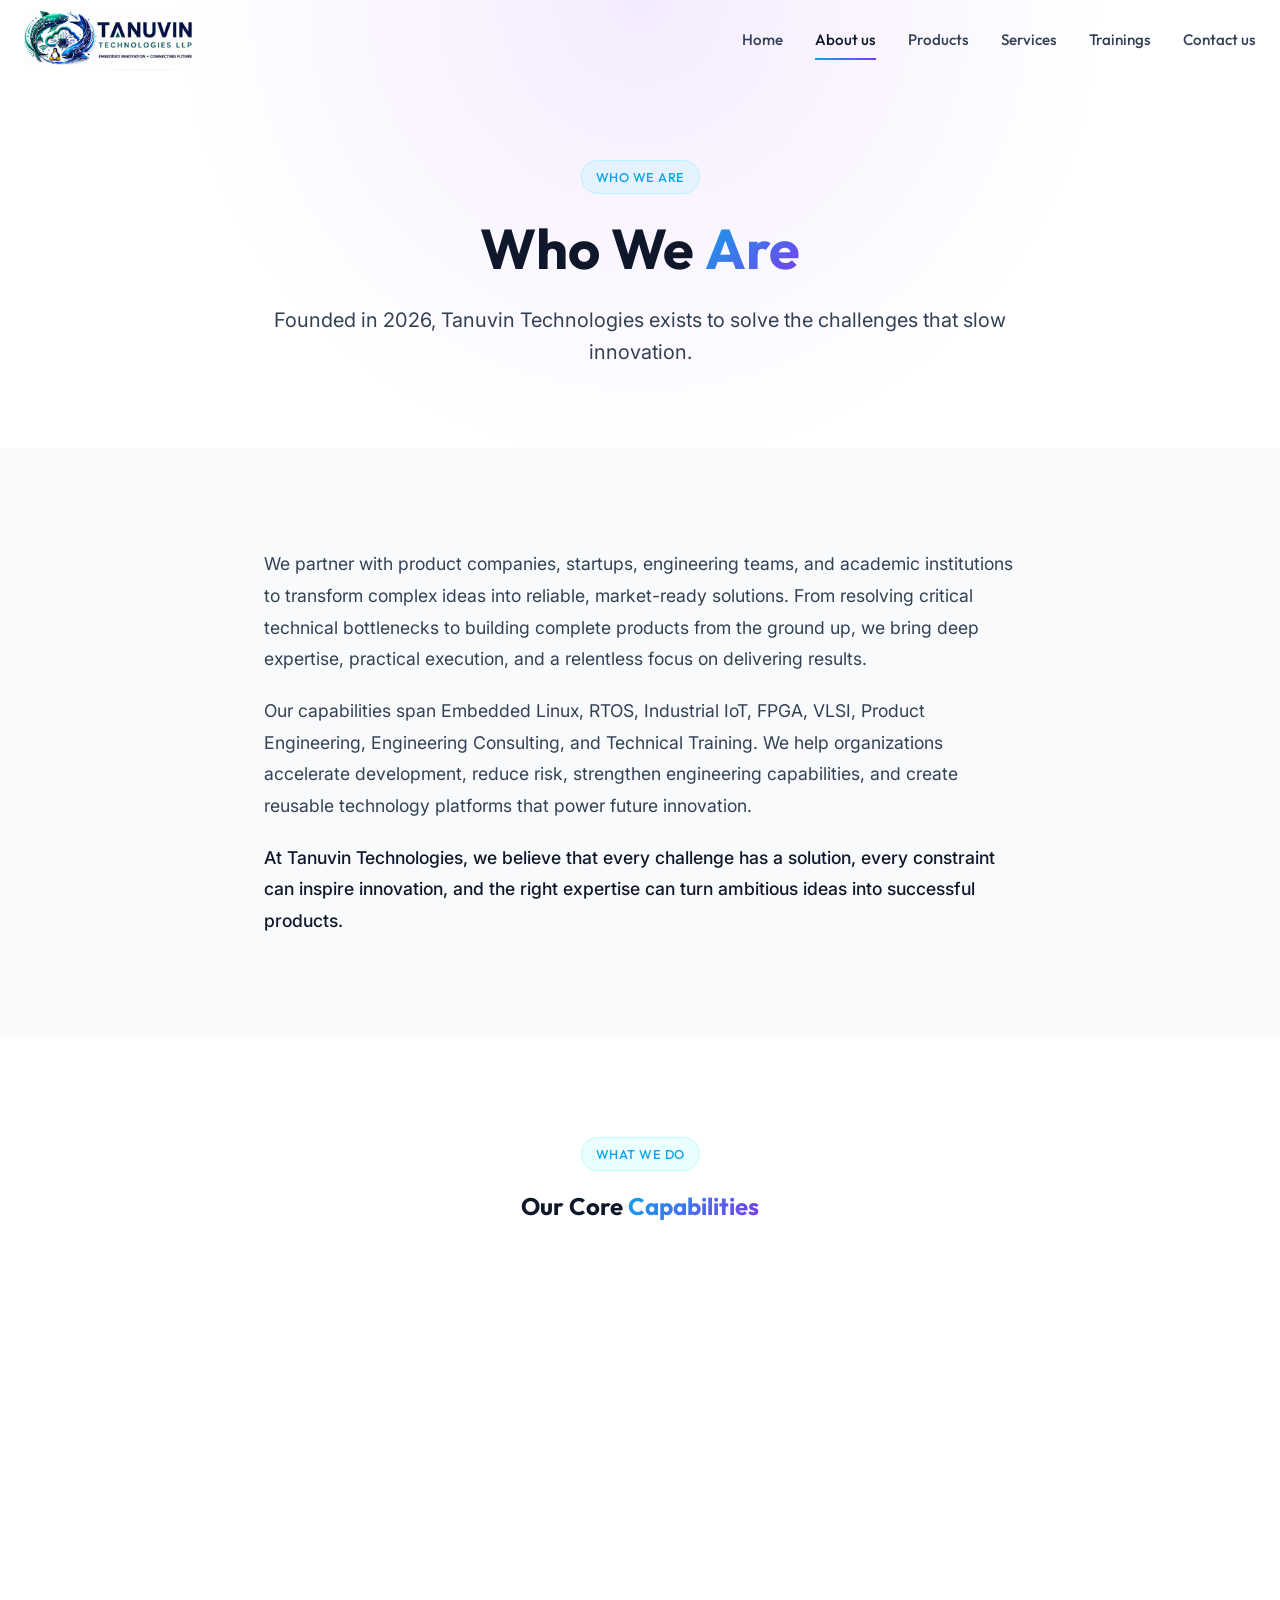
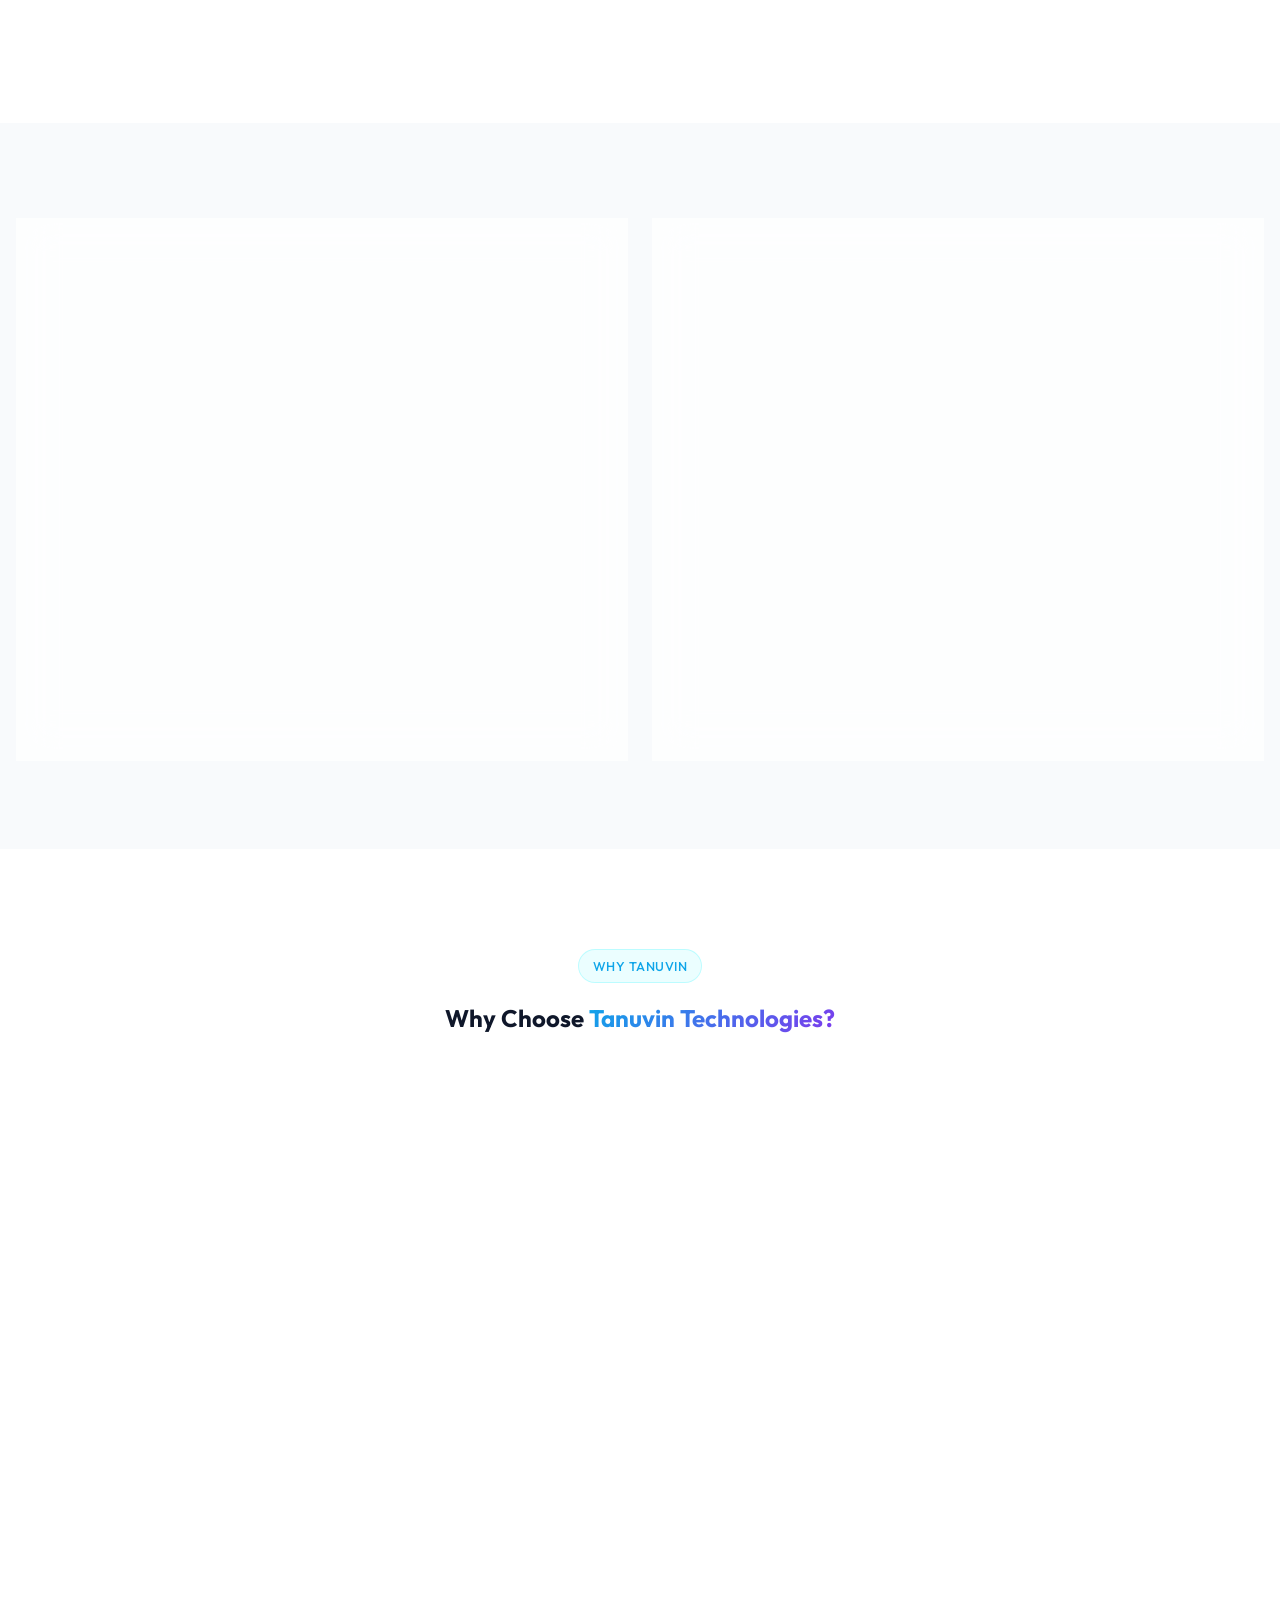
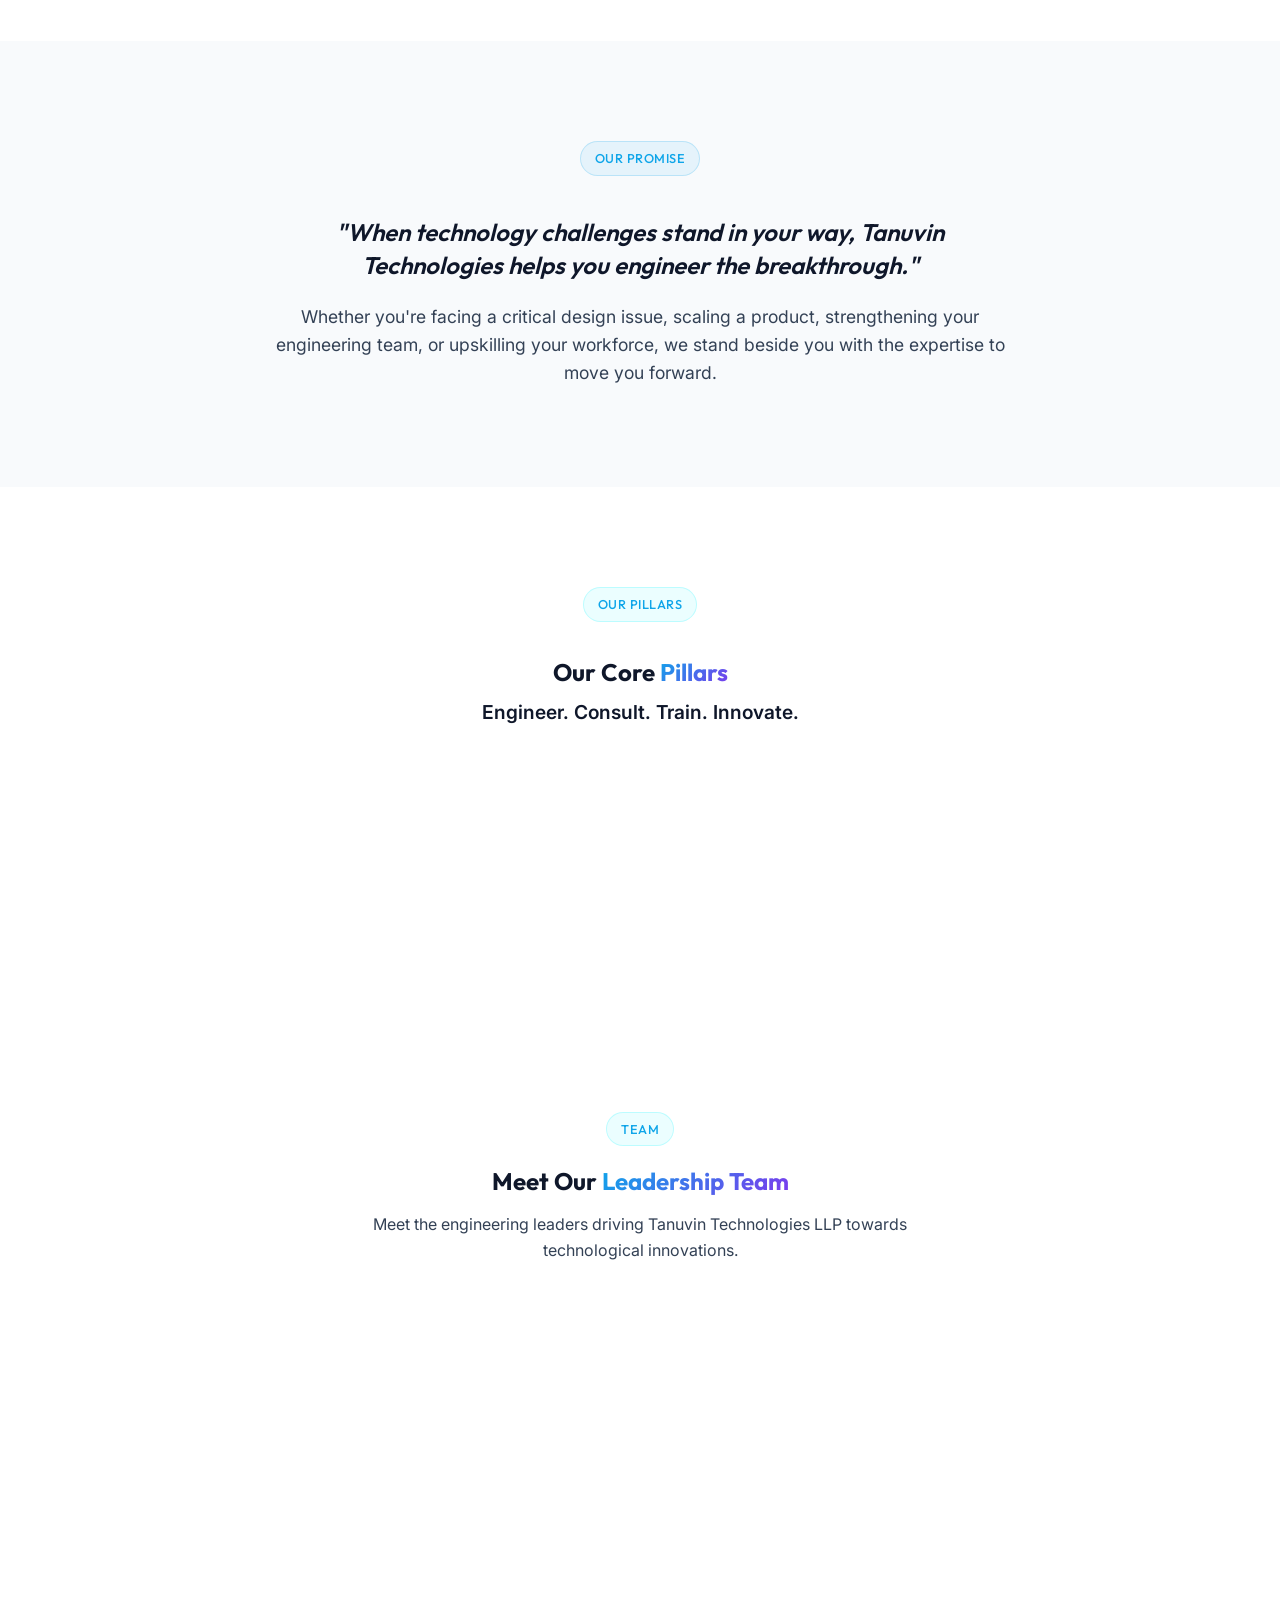
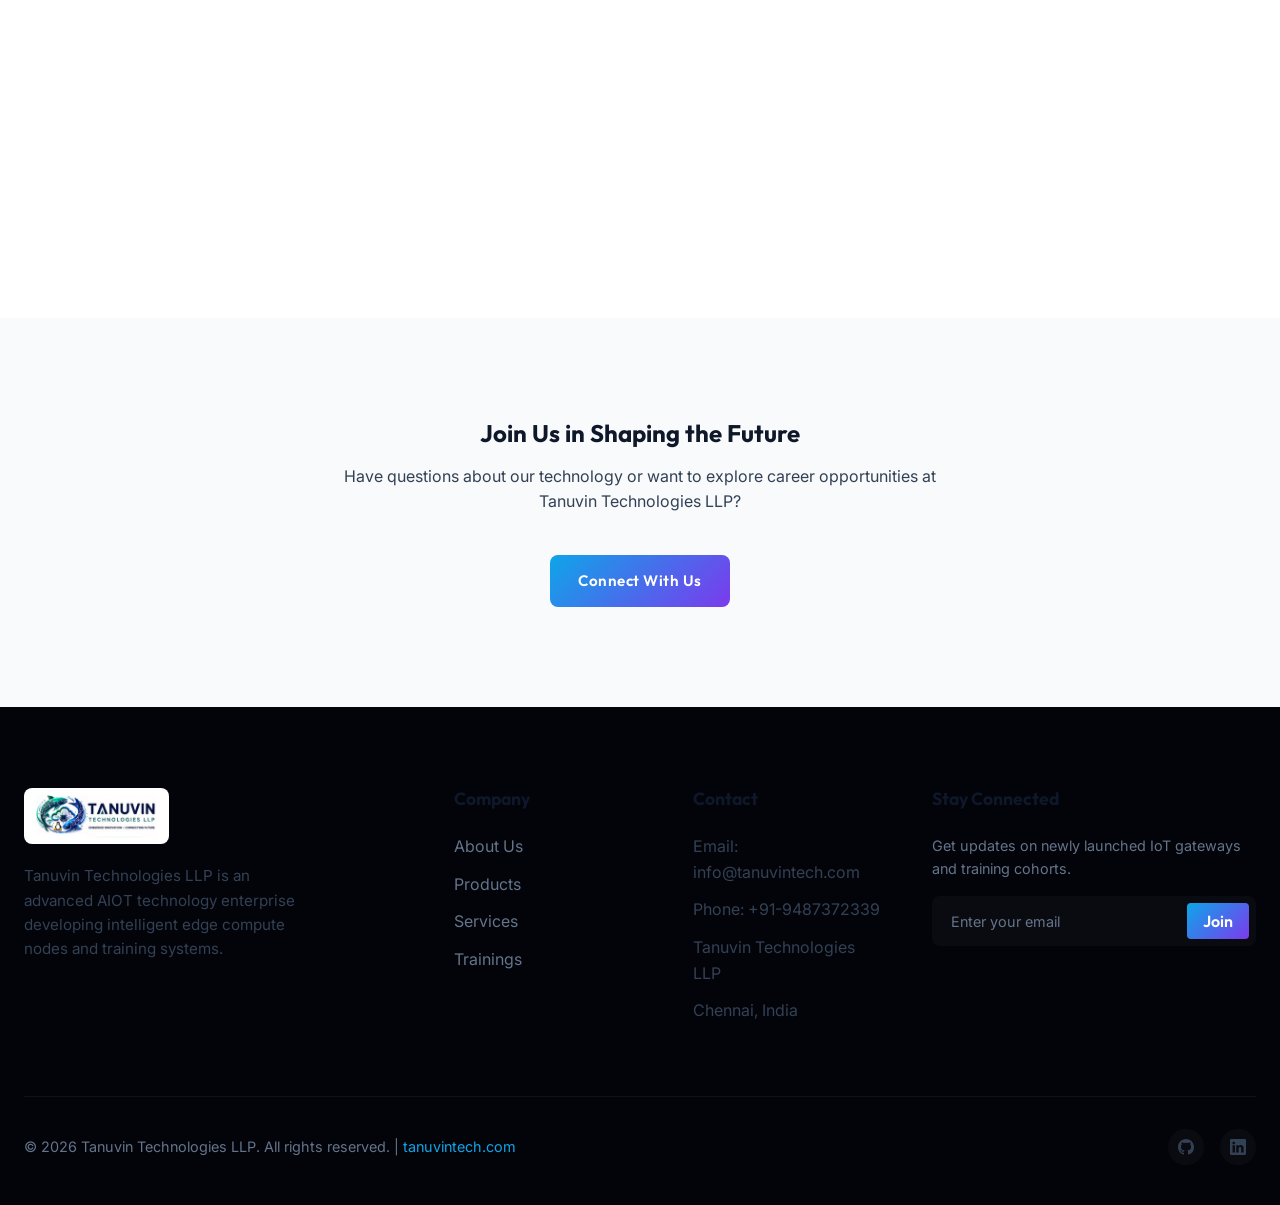
==== commit d806d22f: "Merge Trainings, Student, and Faculty Programs under trainings.html" ====
--- a/about.html
+++ b/about.html
@@ -22,8 +22,6 @@
         <a href="products.html" class="nav-link">Products</a>
         <a href="services.html" class="nav-link">Services</a>
         <a href="trainings.html" class="nav-link">Trainings</a>
-        <a href="internships-students.html" class="nav-link">Student Programs</a>
-        <a href="internships-faculty.html" class="nav-link">Faculty Programs</a>
         <a href="contact.html" class="nav-link">Contact us</a>
       </nav>
 
@@ -42,8 +40,6 @@
     <a href="products.html" class="nav-link">Products</a>
     <a href="services.html" class="nav-link">Services</a>
     <a href="trainings.html" class="nav-link">Trainings</a>
-    <a href="internships-students.html" class="nav-link">Student Programs</a>
-    <a href="internships-faculty.html" class="nav-link">Faculty Programs</a>
     <a href="contact.html" class="nav-link">Contact us</a>
   </div>
 
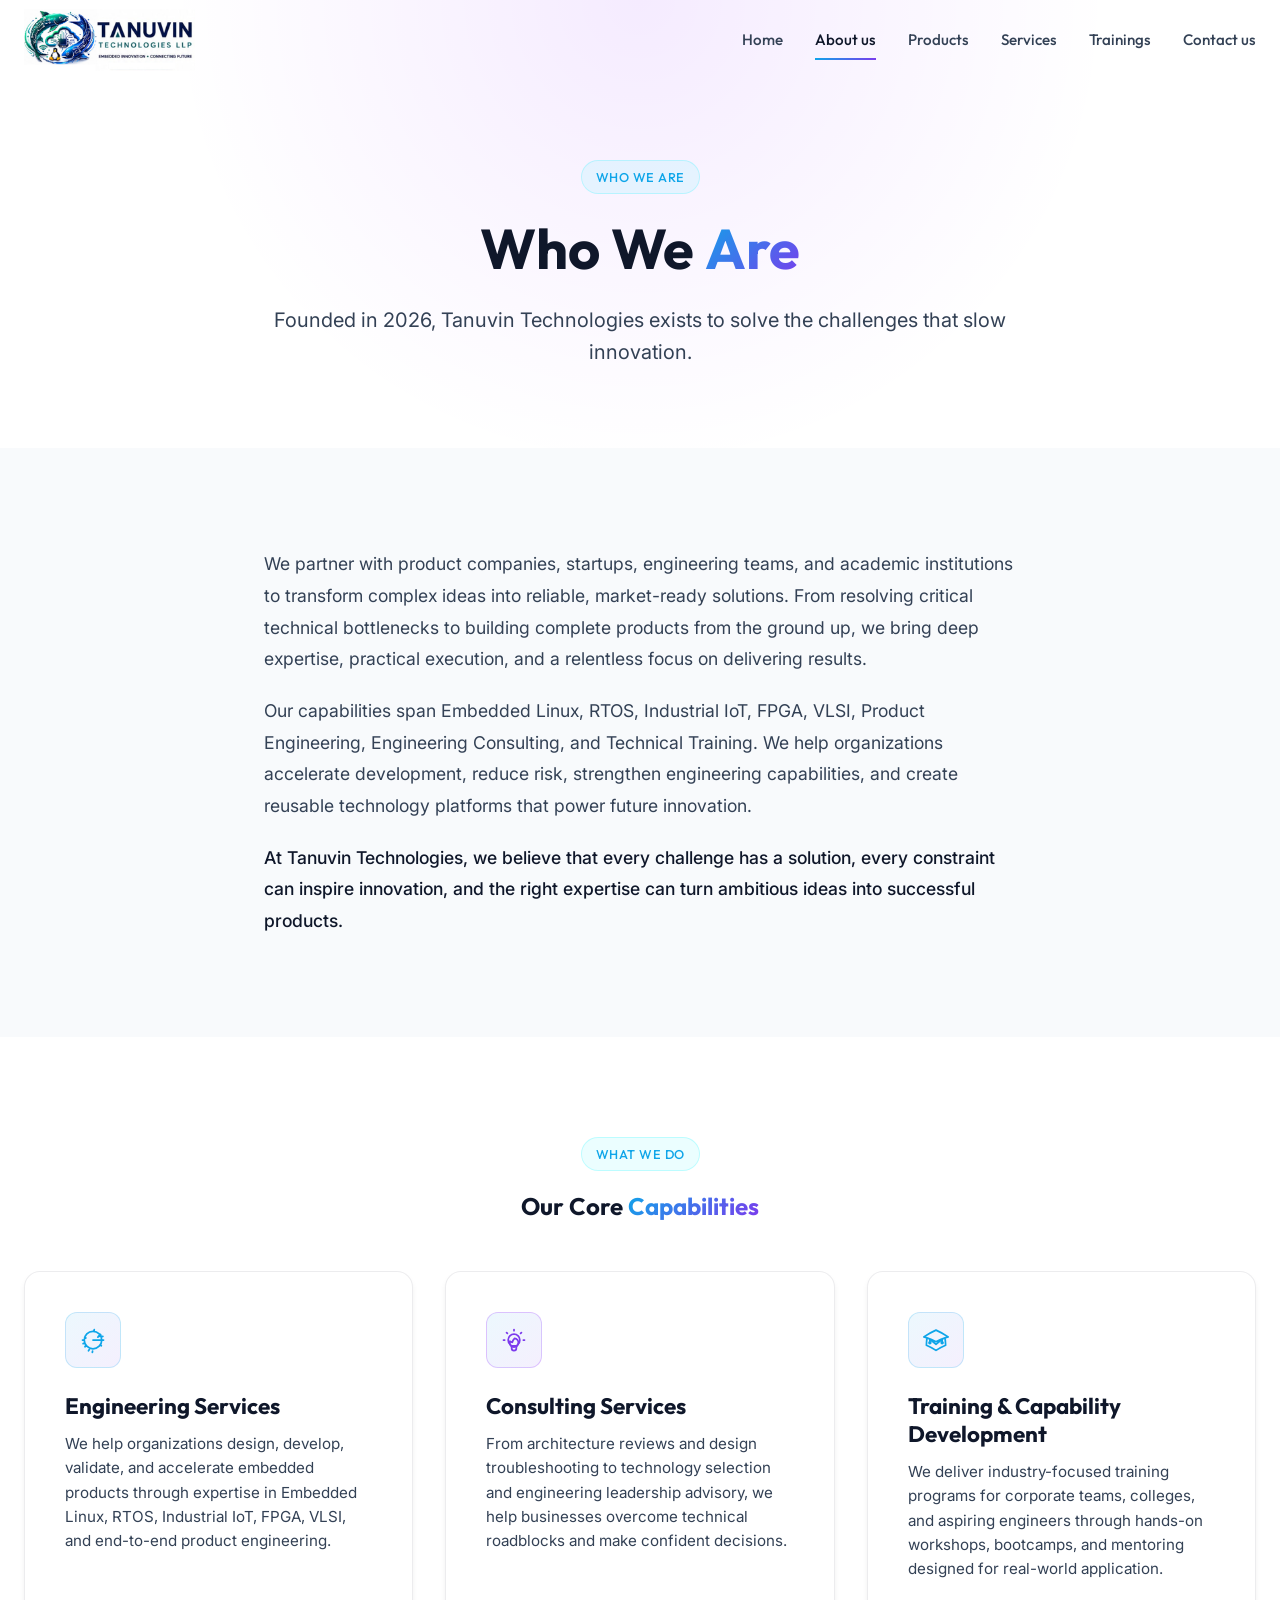
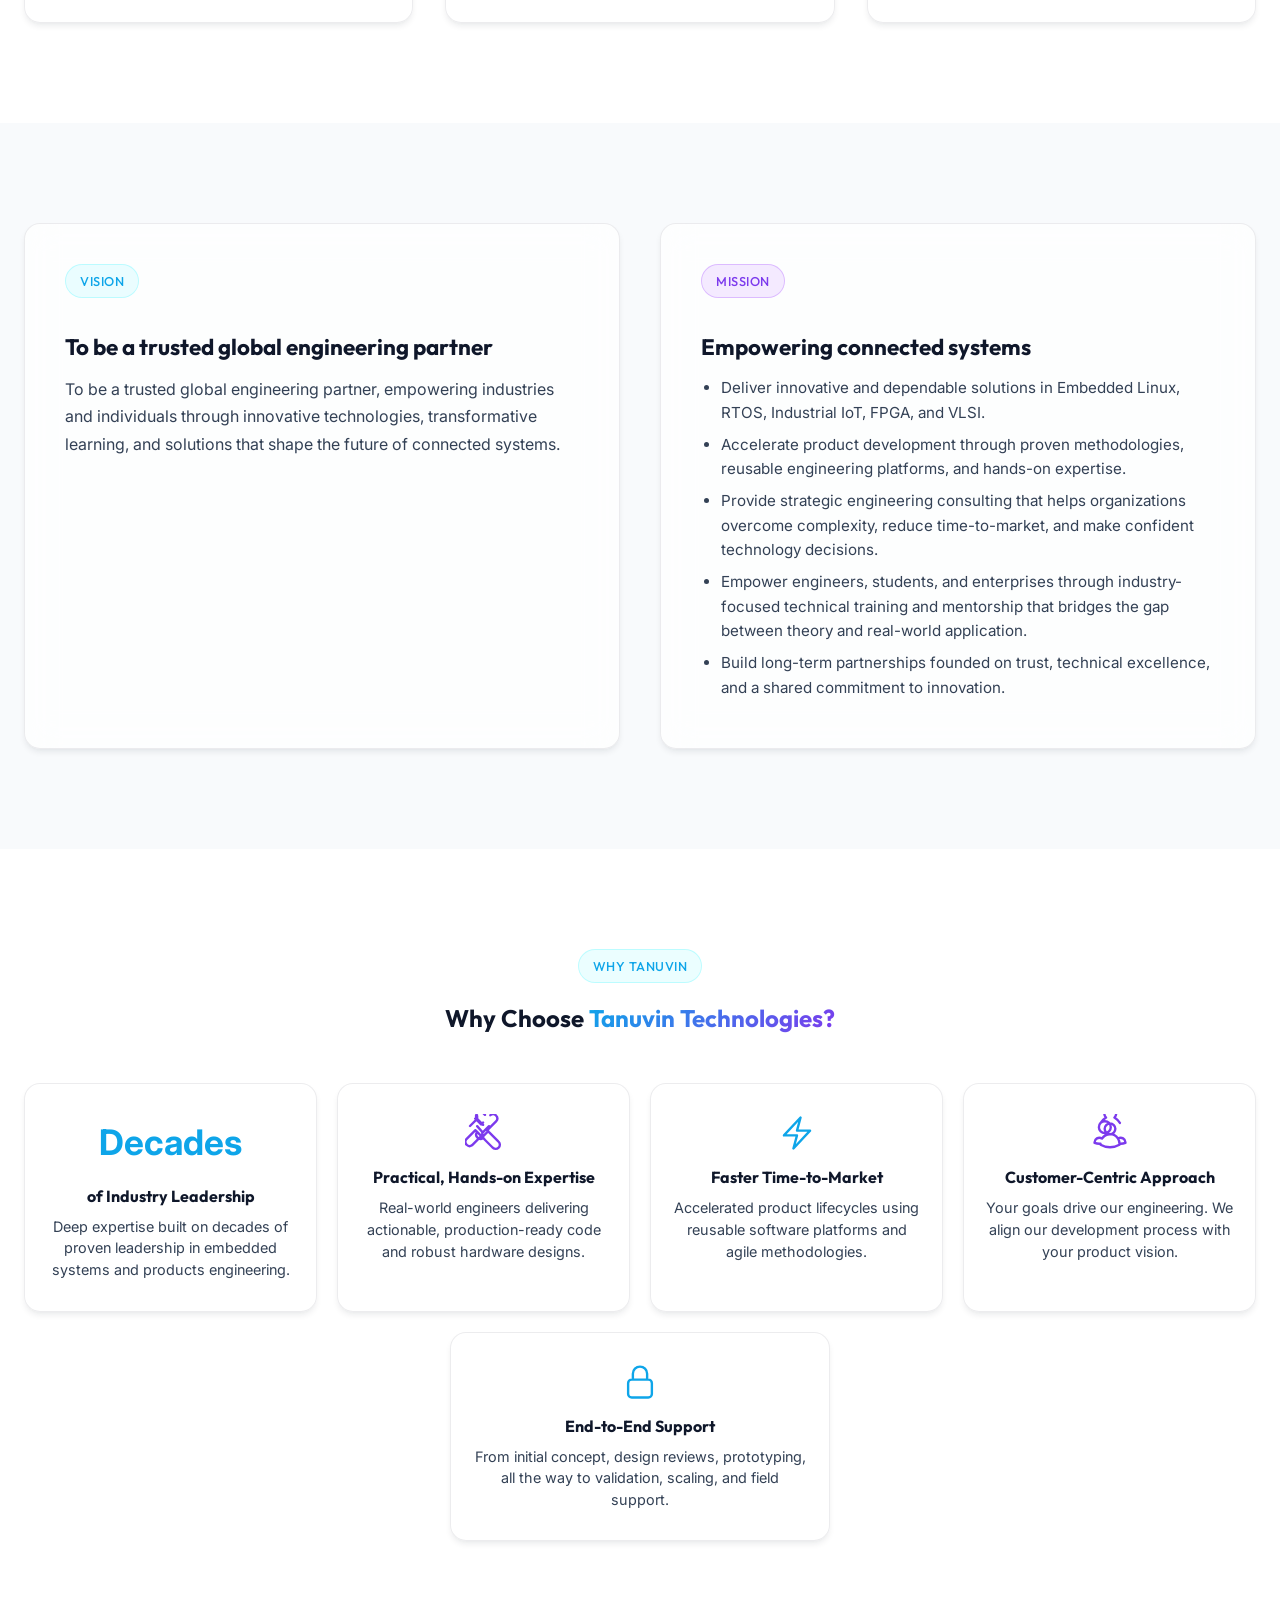
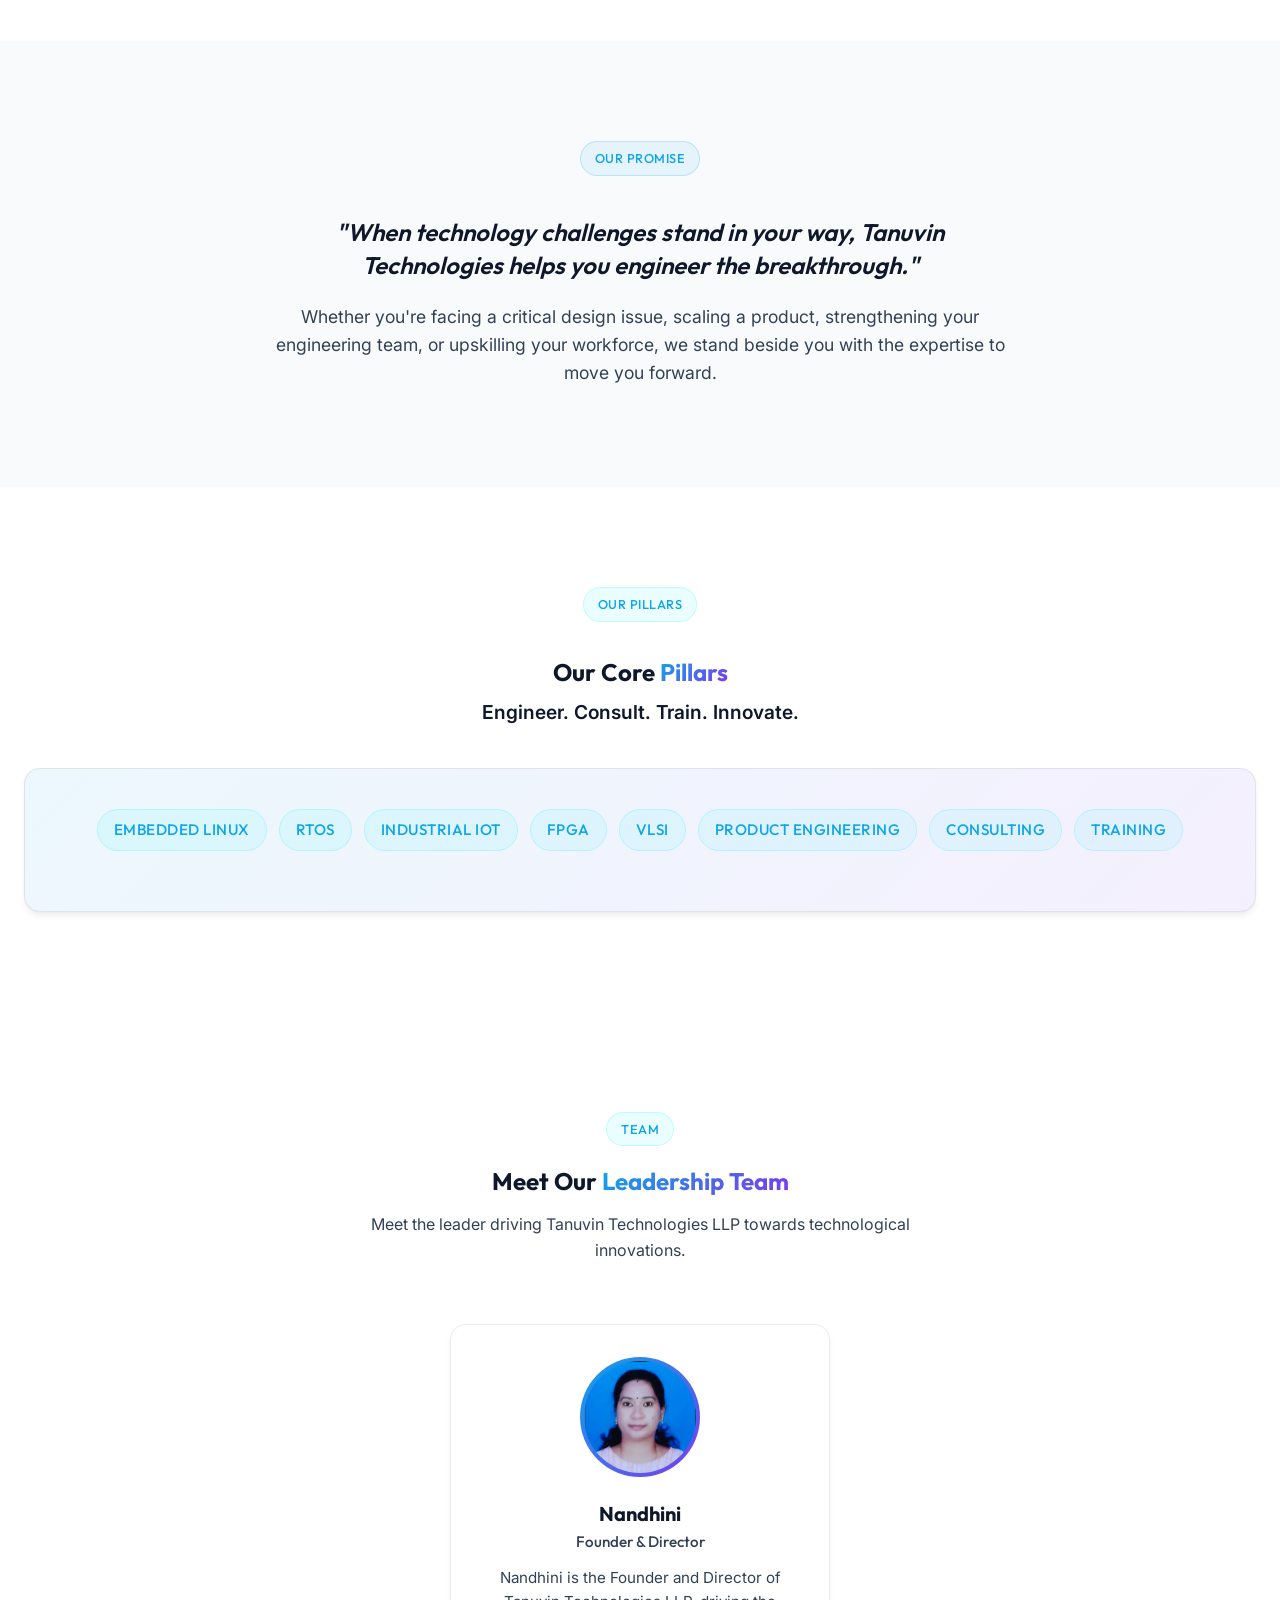
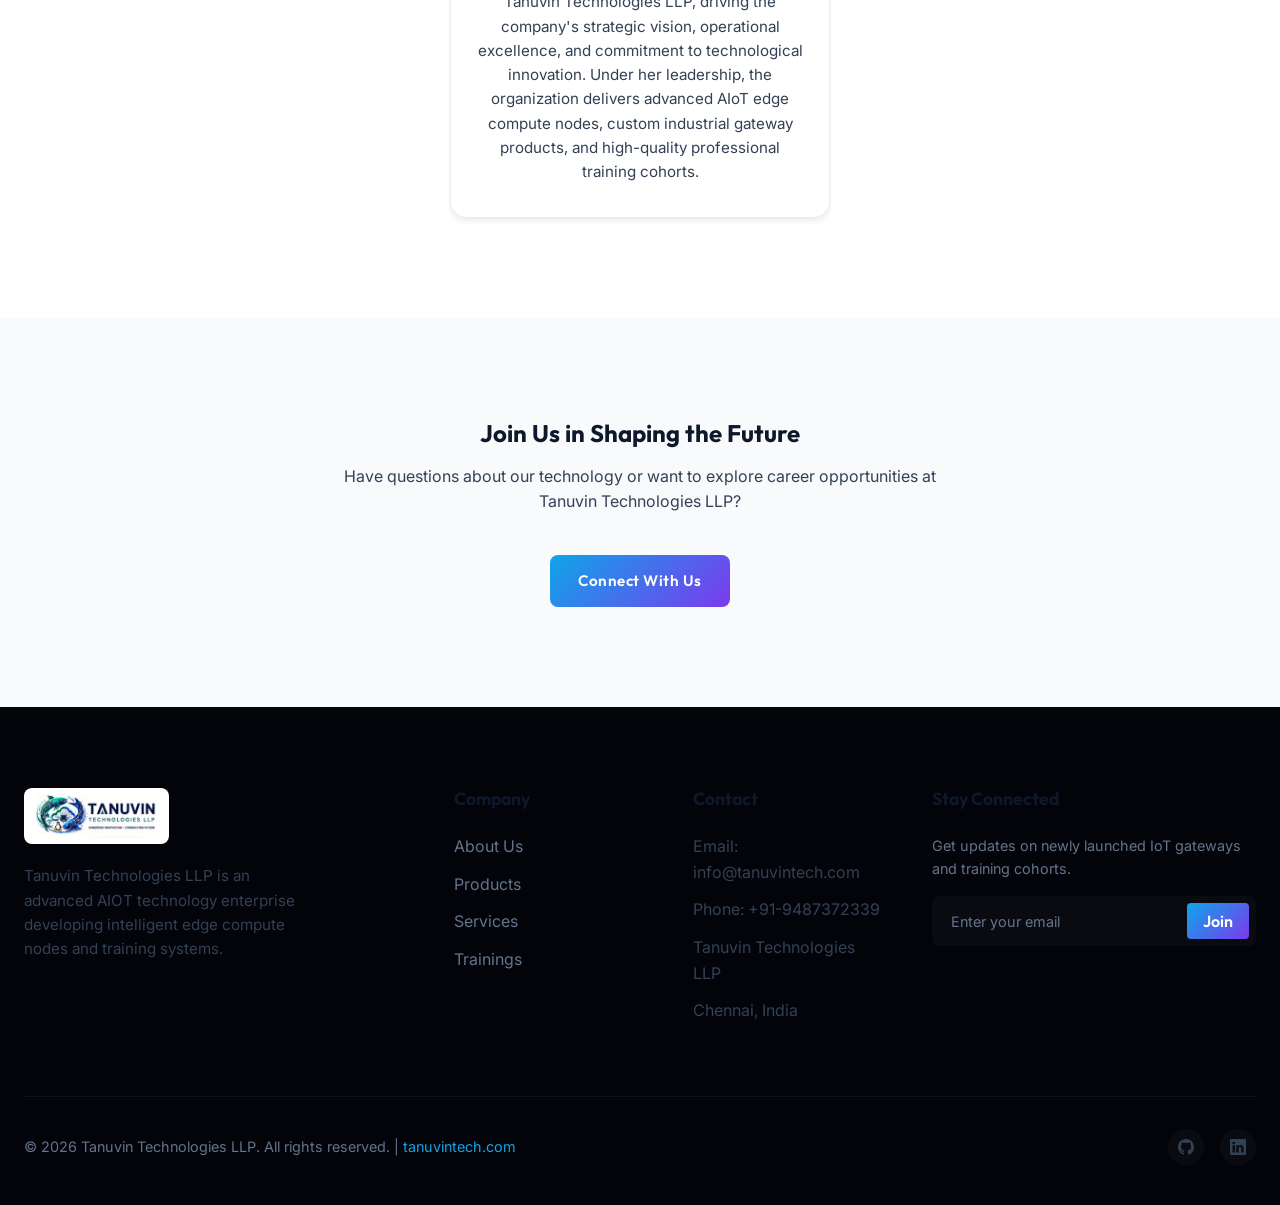
==== commit 354d6cbf: "Remove legacy leadership and add Nandhini as Founder & Director with headshot" ====
--- a/about.html
+++ b/about.html
@@ -231,38 +231,18 @@
       <div class="text-center scroll-fade" style="margin-bottom: 60px;">
         <div class="badge">Team</div>
         <h2>Meet Our <span class="text-gradient">Leadership Team</span></h2>
-        <p style="max-width: 600px; margin: 16px auto 0;">Meet the engineering leaders driving Tanuvin Technologies LLP towards technological innovations.</p>
+        <p style="max-width: 600px; margin: 16px auto 0;">Meet the leader driving Tanuvin Technologies LLP towards technological innovations.</p>
       </div>
 
       <div style="display: flex; flex-wrap: wrap; justify-content: center; gap: 30px; max-width: 1200px; margin: 0 auto;">
-        <!-- Founder Card -->
+        <!-- Founder & Director Card -->
         <div class="glass-card team-card scroll-fade" style="max-width: 380px; width: 100%; flex: 1 1 300px;">
           <div class="team-avatar">
-            <img src="assets/ravi_founder.png" alt="Ravi V, Founder &amp; CEO">
-          </div>
-          <h4>Ravi V</h4>
-          <p class="team-role">Founder &amp; CEO</p>
-          <p class="team-bio">Founder &amp; CEO with over two decades of engineering leadership experience in delivering complex embedded products and mission-critical solutions across Embedded Linux, RTOS, FPGA, Industrial IoT, and hardware systems—helping organizations transform ideas into reality, overcome technical challenges, and bring innovative products to market with confidence.</p>
-        </div>
-
-        <!-- VP Card -->
-        <div class="glass-card team-card scroll-fade delay-1" style="max-width: 380px; width: 100%; flex: 1 1 300px;">
-          <div class="team-avatar">
-            <img src="assets/team_vp.png" alt="Samuel, VP of Software Engineering">
-          </div>
-          <h4>Samuel</h4>
-          <p class="team-role">VP of Software Engineering</p>
-          <p class="team-bio">Samuel has over 15 years of experience in the IT industry. He specializes in Technical Product Management, Product Management, Project Management, and Engineering Management, leading our software architecture and delivery pipelines to build scalable, high-performance systems.</p>
-        </div>
-
-        <!-- SEM Card -->
-        <div class="glass-card team-card scroll-fade delay-2" style="max-width: 380px; width: 100%; flex: 1 1 300px;">
-          <div class="team-avatar">
-            <img src="assets/udayasankar_v2.png" alt="Udayasankar, Senior Engineering Manager">
-          </div>
-          <h4>Udayasankar</h4>
-          <p class="team-role">Senior Engineering Manager</p>
-          <p class="team-bio">Udayasankar has over 25 years of experience in the IT industry. As a Technical Specialist, he leads our delivery of AI-enabled web platforms, Next.js/React development architectures, CMS infrastructure, and advanced automation and agentic AI systems.</p>
+            <img src="assets/nandhini.png" alt="Nandhini, Founder &amp; Director">
+          </div>
+          <h4>Nandhini</h4>
+          <p class="team-role">Founder &amp; Director</p>
+          <p class="team-bio">Nandhini is the Founder and Director of Tanuvin Technologies LLP, driving the company's strategic vision, operational excellence, and commitment to technological innovation. Under her leadership, the organization delivers advanced AIoT edge compute nodes, custom industrial gateway products, and high-quality professional training cohorts.</p>
         </div>
       </div>
     </div>
